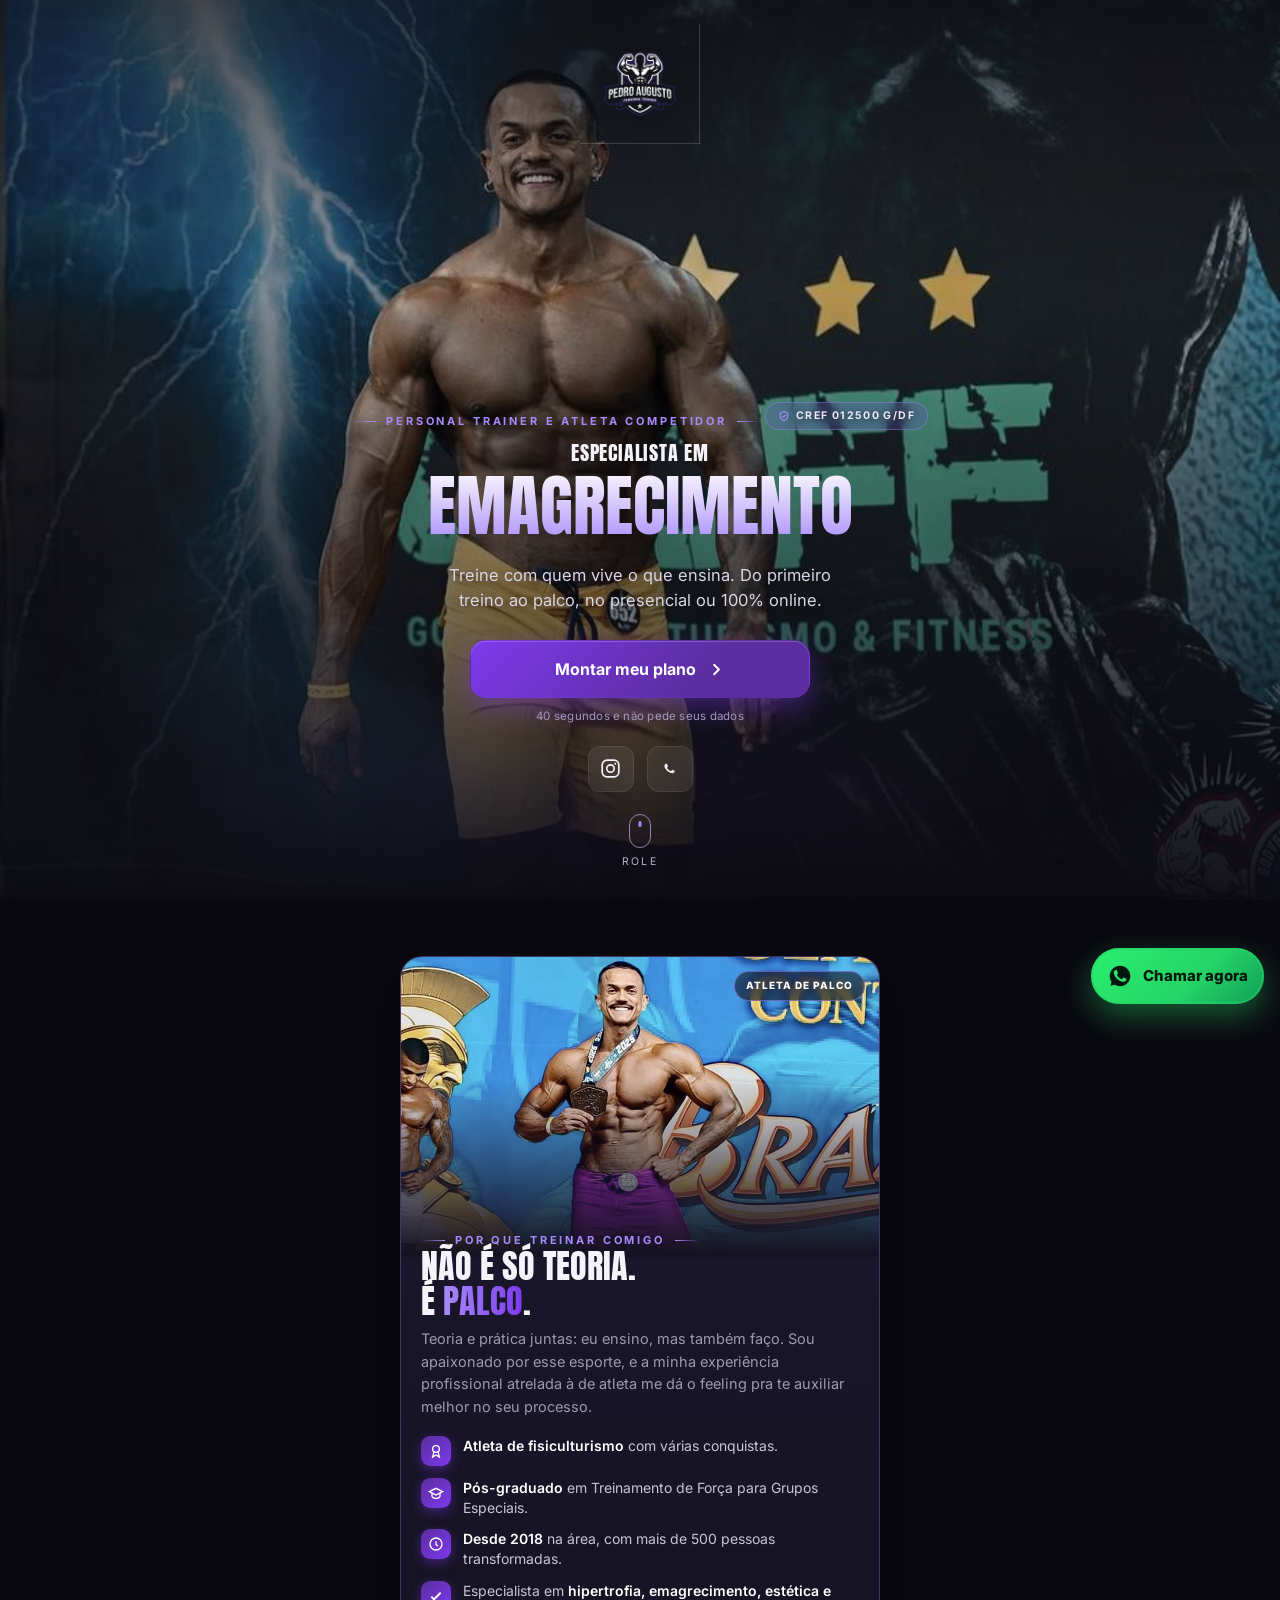
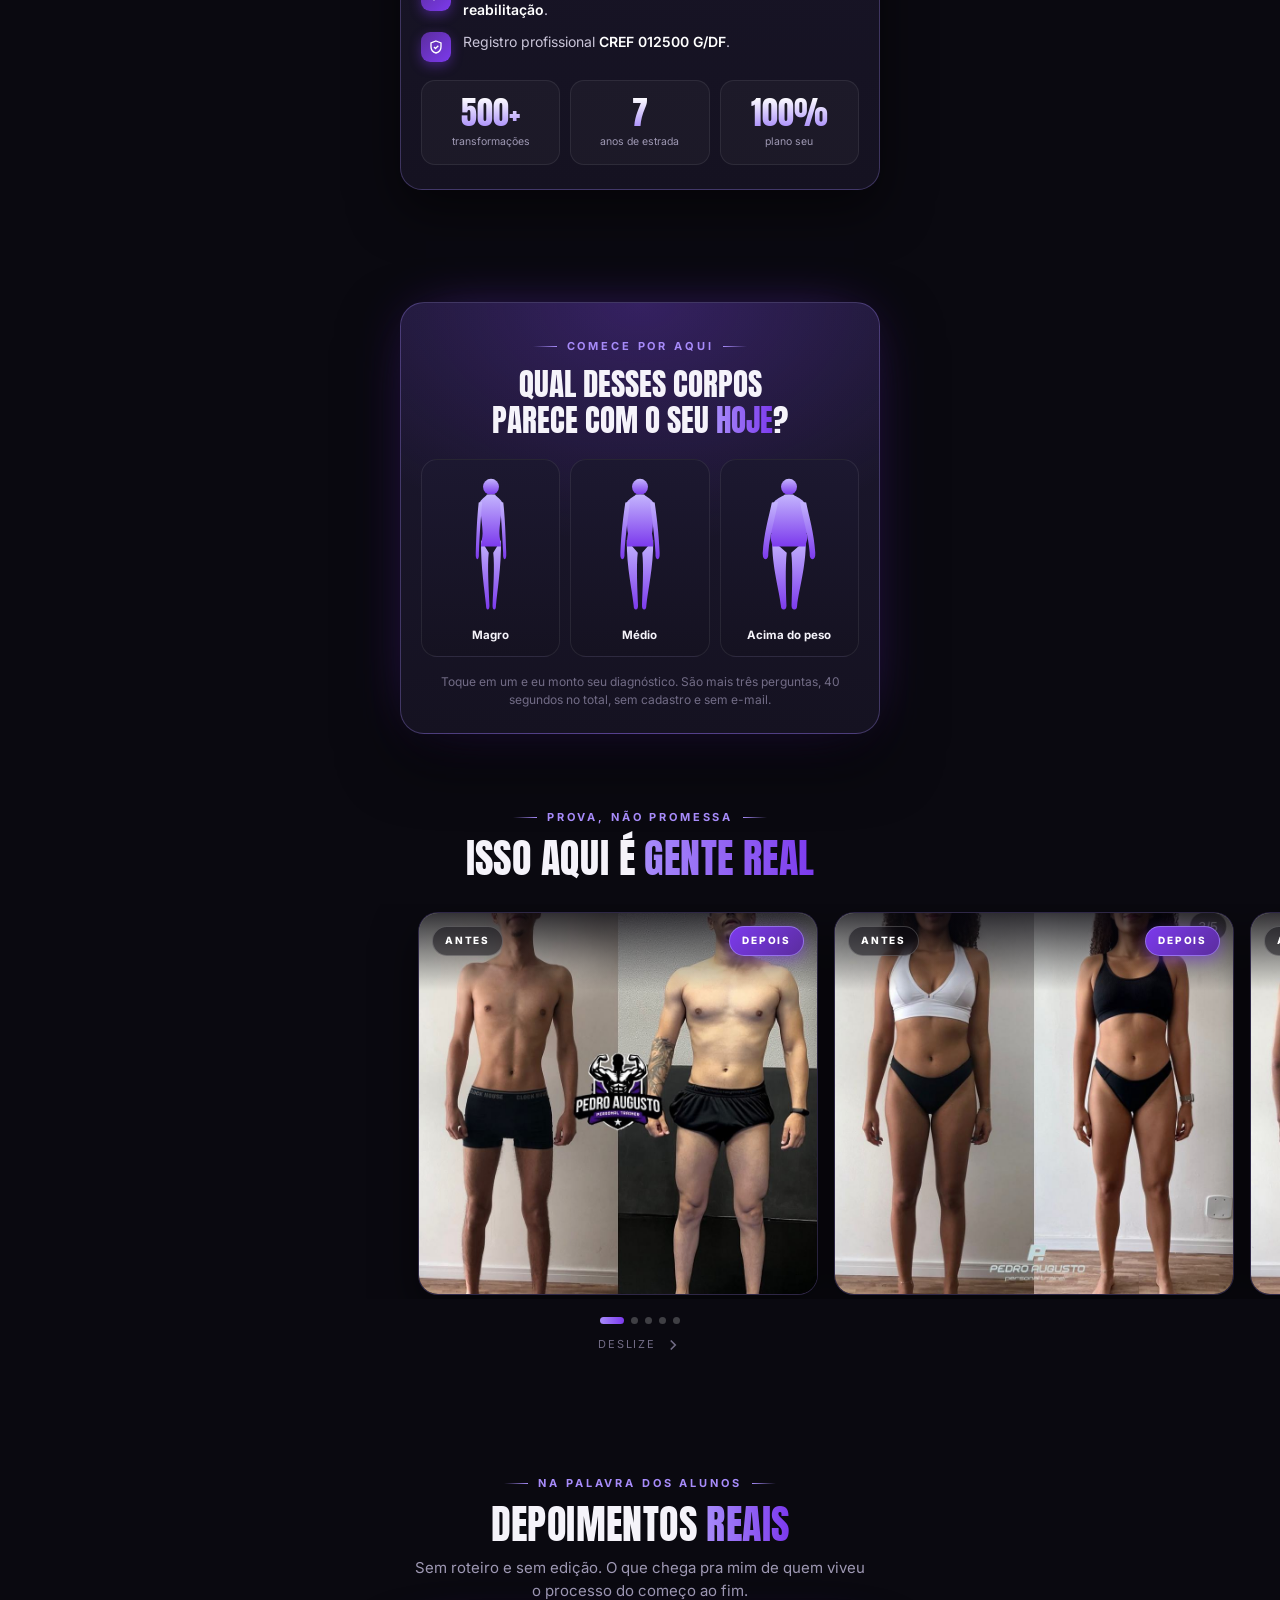
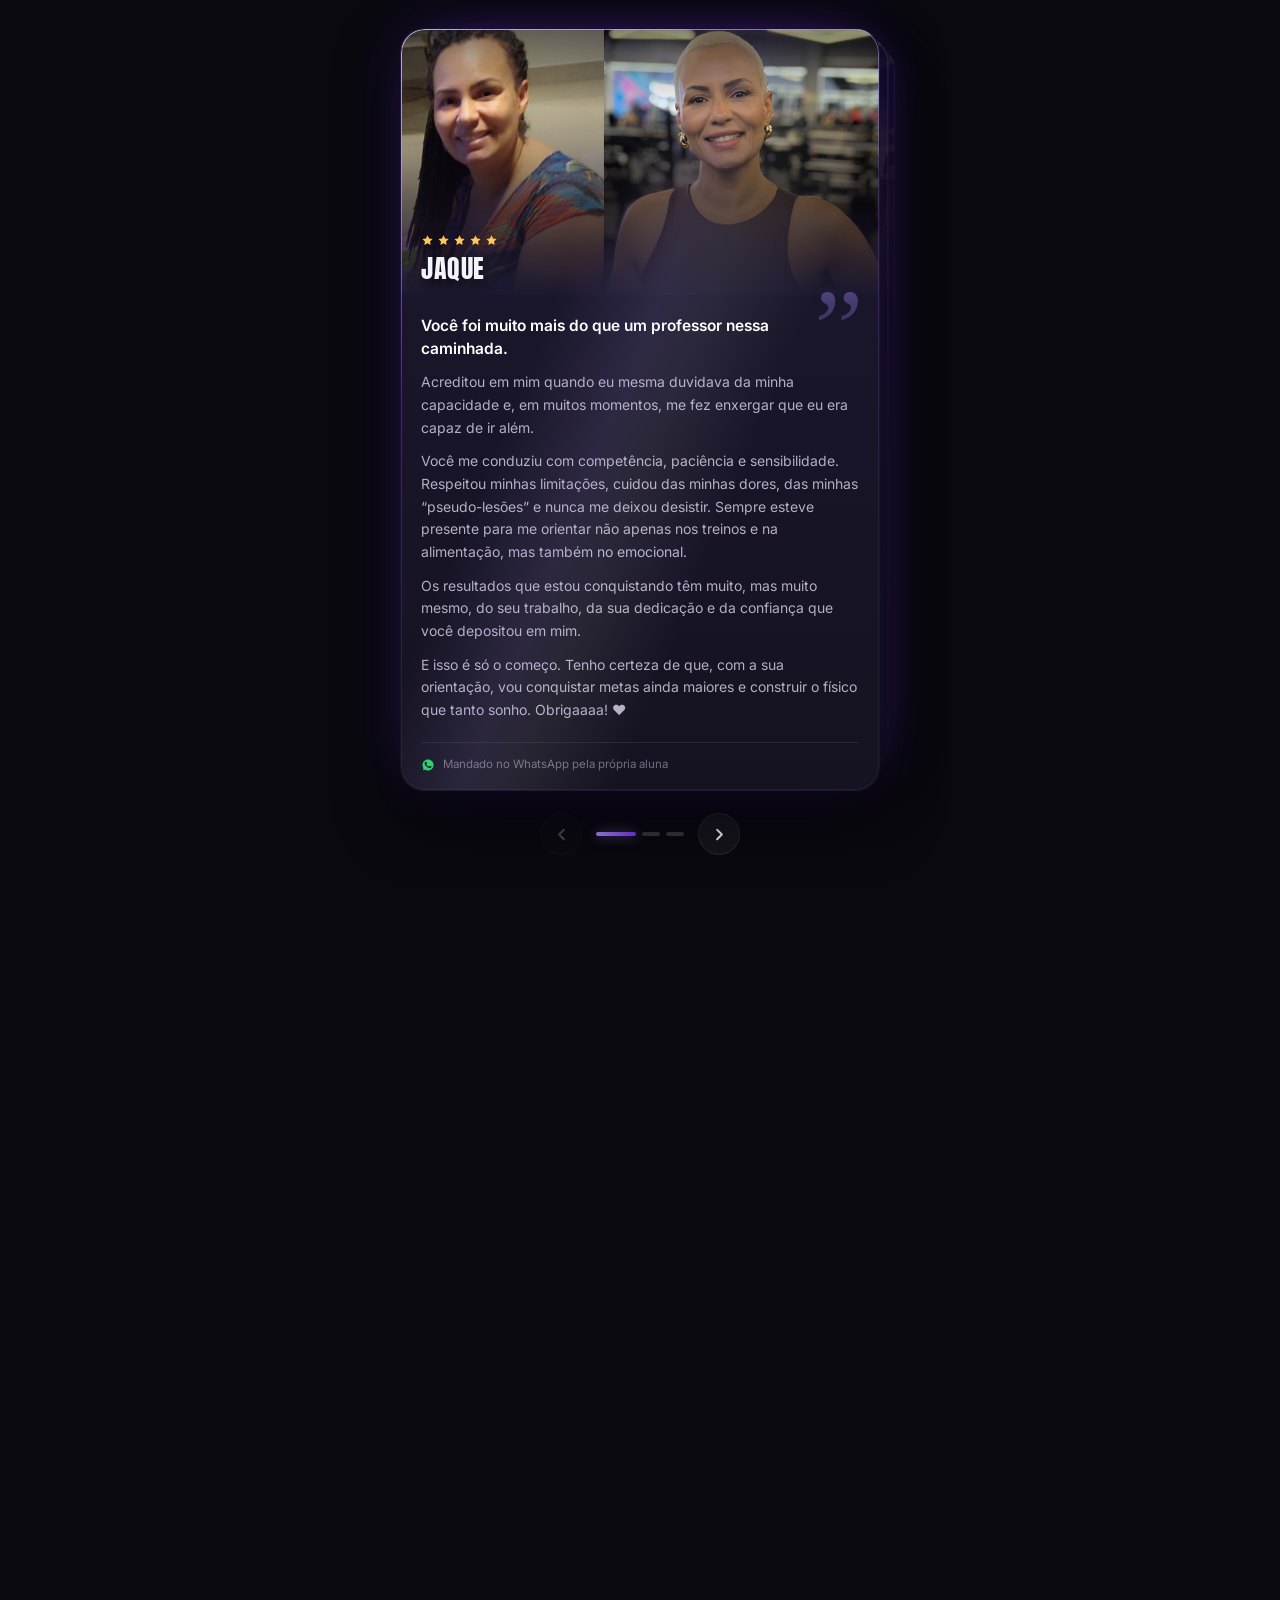
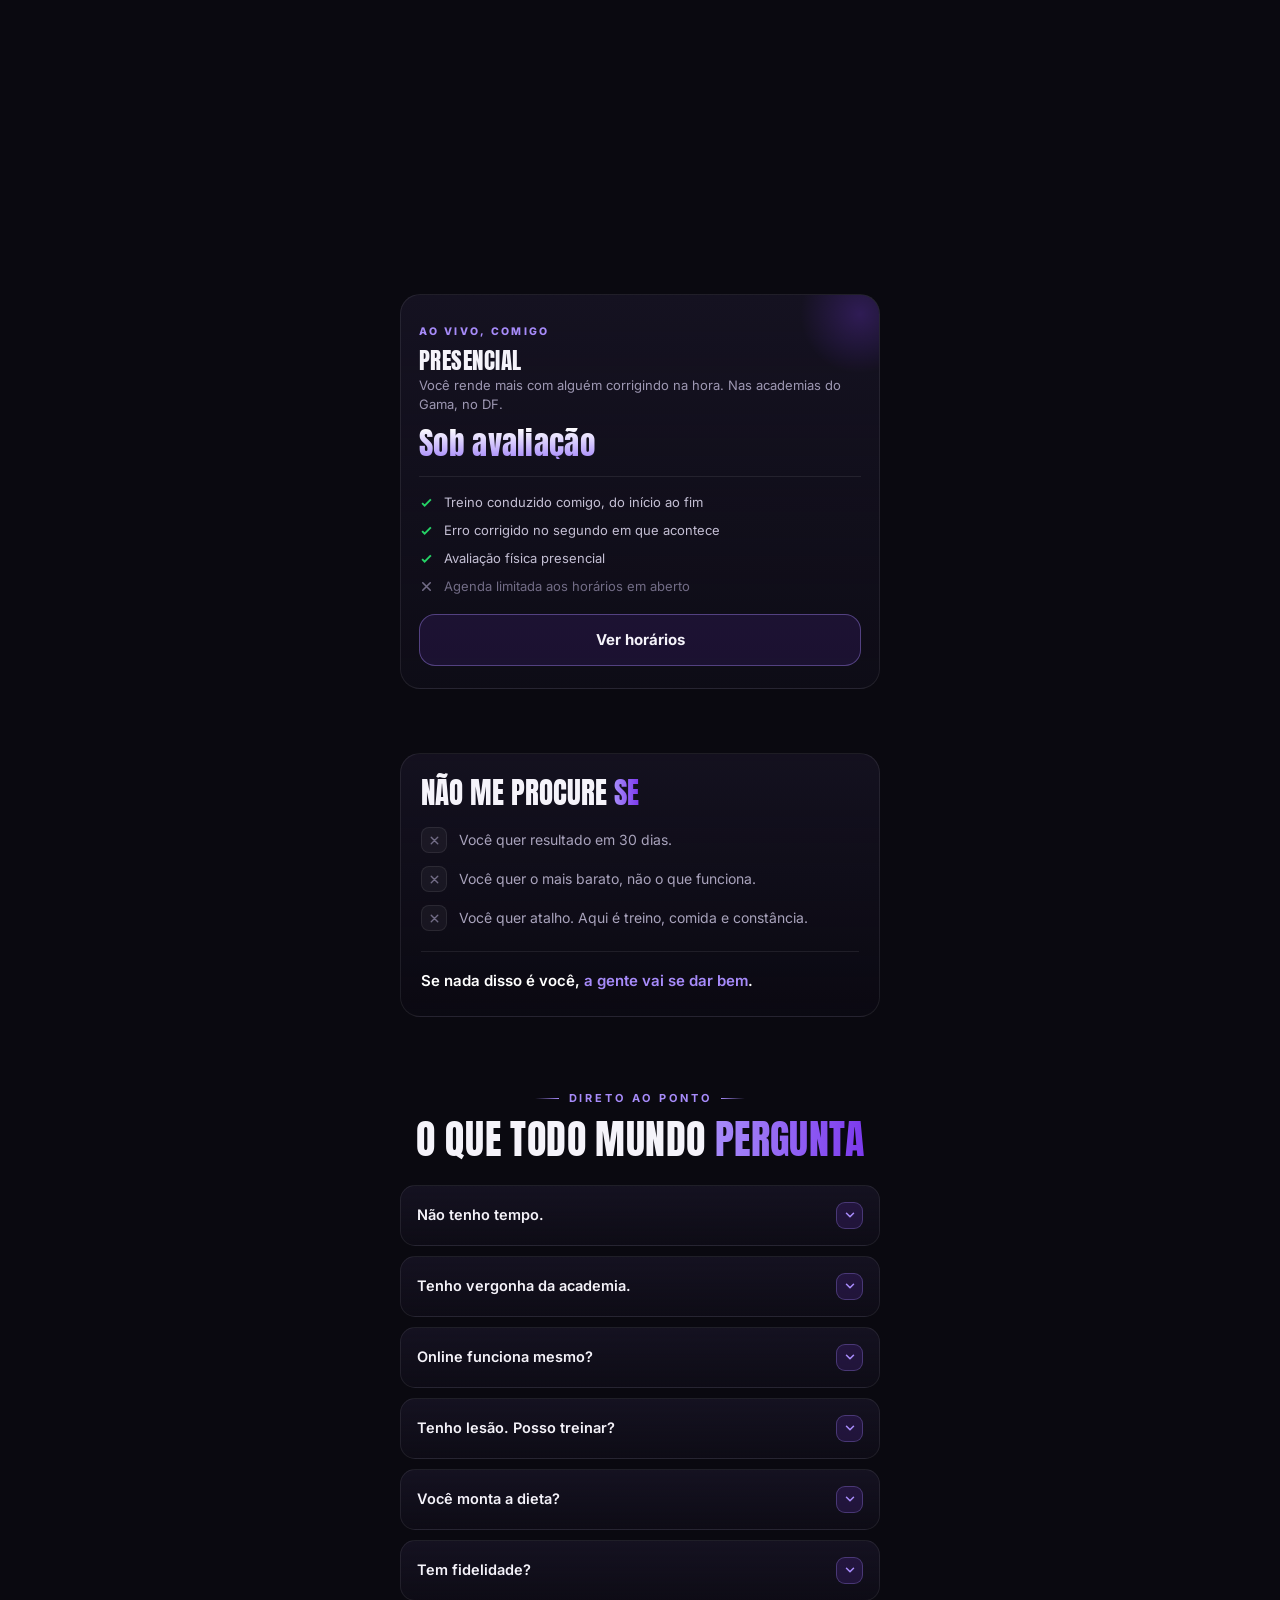
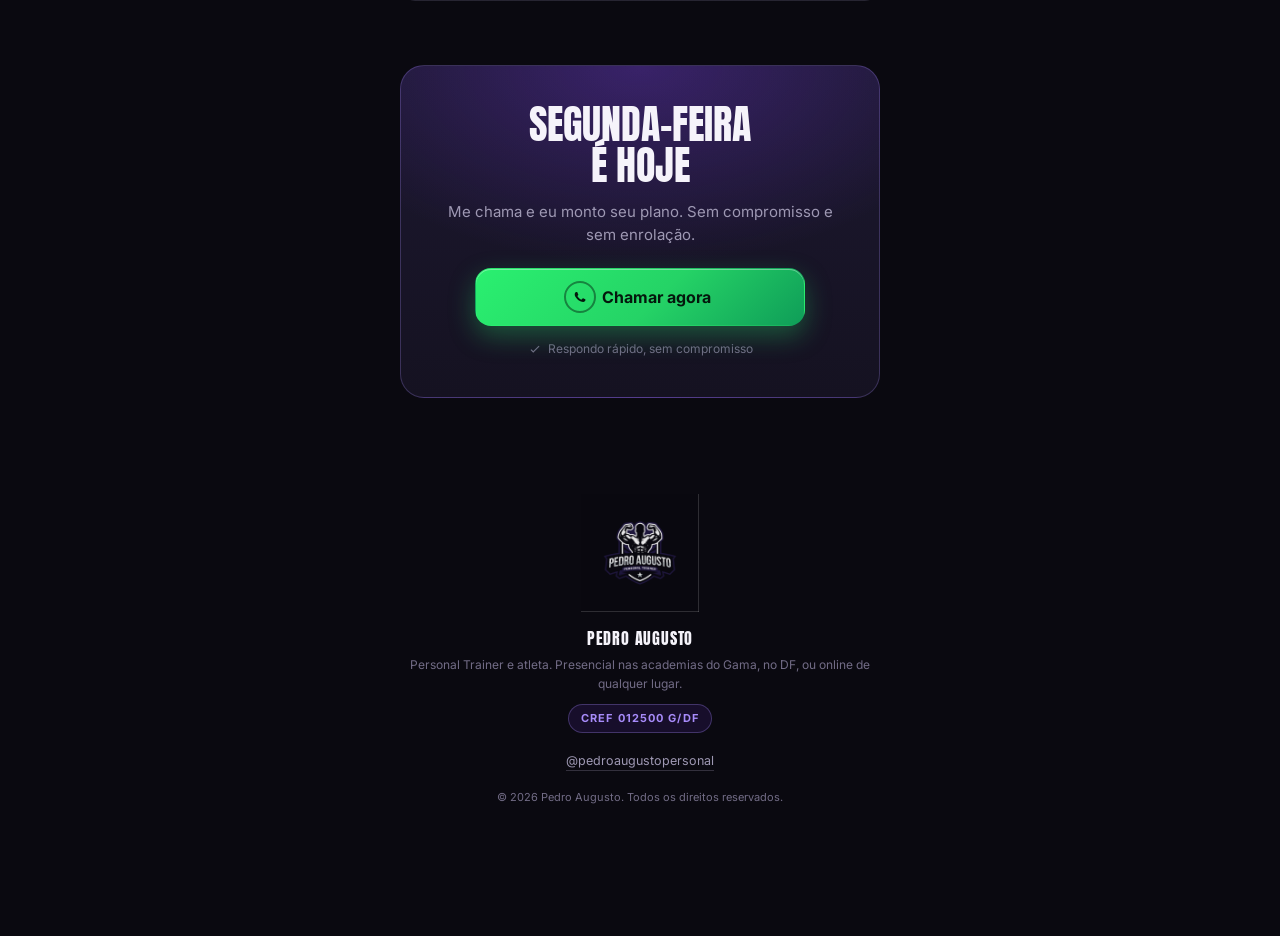
==== site/index.html @ 7f843753 "Poe o contador do funil no ar e separa site de bastidor O RELATORIO EXISTE E JA FUNCIONA   https://p" ====
<!DOCTYPE html>
<html lang="pt-BR">
<head>
<meta charset="UTF-8">
<meta name="viewport" content="width=device-width, initial-scale=1.0">
<title>Pedro Augusto | Personal Trainer e Atleta</title>
<meta name="description" content="Personal Trainer e atleta de fisiculturismo, CREF 012500 G/DF. Hipertrofia, emagrecimento, estetica e reabilitacao. Presencial nas academias do Gama, no DF, ou online de qualquer lugar.">
<meta property="og:title" content="Pedro Augusto | Personal Trainer e Atleta">
<meta property="og:description" content="Treine com quem vive o que ensina. Hipertrofia, emagrecimento e estetica. Presencial e online.">
<meta property="og:type" content="website">
<meta property="og:url" content="https://pedroaugustopersonal.com.br/">
<meta property="og:site_name" content="Pedro Augusto Personal Trainer">
<meta property="og:locale" content="pt_BR">
<meta property="og:image" content="https://pedroaugustopersonal.com.br/img/premiado.jpg">
<meta property="og:image:alt" content="Pedro Augusto, personal trainer e atleta de fisiculturismo">
<meta name="twitter:card" content="summary_large_image">
<link rel="canonical" href="https://pedroaugustopersonal.com.br/">
<link rel="icon" href="img/logo.png">
<link rel="apple-touch-icon" href="img/logo.png">
<meta name="theme-color" content="#0A0910">
<link rel="preconnect" href="https://fonts.googleapis.com">
<link rel="preconnect" href="https://fonts.gstatic.com" crossorigin>
<link href="https://fonts.googleapis.com/css2?family=Anton&family=Inter:wght@400;500;600;700;800&display=swap" rel="stylesheet">
<link rel="stylesheet" href="css/styles.css?v=20260819a">
<!-- Ficha legivel por buscador: diz ao Google que isto e um profissional
     de verdade, com registro, e onde ele atende. Nao aparece na tela. -->
<script type="application/ld+json">
{
  "@context": "https://schema.org",
  "@type": "ProfessionalService",
  "name": "Pedro Augusto Personal Trainer",
  "url": "https://pedroaugustopersonal.com.br/",
  "image": "https://pedroaugustopersonal.com.br/img/premiado.jpg",
  "telephone": "+5561991826565",
  "priceRange": "$$",
  "areaServed": [
    {"@type":"City","name":"Gama","containedInPlace":{"@type":"AdministrativeArea","name":"Distrito Federal"}},
    {"@type":"AdministrativeArea","name":"Distrito Federal"}
  ],
  "address": {"@type":"PostalAddress","addressLocality":"Gama","addressRegion":"DF","addressCountry":"BR"},
  "sameAs": ["https://instagram.com/pedroaugustopersonal"],
  "founder": {
    "@type": "Person",
    "name": "Pedro Augusto",
    "jobTitle": "Personal Trainer",
    "hasCredential": {
      "@type": "EducationalOccupationalCredential",
      "credentialCategory": "Registro profissional",
      "recognizedBy": {"@type":"Organization","name":"CREF7/DF"},
      "identifier": "012500 G/DF"
    }
  }
}
</script>
</head>
<body>
<div class="bg-fx"></div>
<div class="bg-grain"></div>
<div class="progress" id="prog"></div>

<!-- Barra de retomada. Aparece em dois casos, e o js/script.js escreve o
     texto e o botao conforme o caso:
       terminou o diagnostico numa visita anterior -> atalho pro plano
       parou no meio -> volta de onde parou, sem refazer o que ja respondeu -->
<div class="resume" id="resume" hidden>
  <span class="rz-tx" id="rzTx"></span>
  <button class="rz-go" id="rzGo" type="button">Ver meu plano</button>
  <button class="rz-x" id="rzX" type="button" aria-label="Dispensar">
    <svg width="13" height="13" viewBox="0 0 24 24" fill="none" stroke="currentColor" stroke-width="2.6" stroke-linecap="round"><path d="M6 6l12 12M18 6L6 18"/></svg>
  </button>
</div>

<!-- ============ HERO ============ -->
<header class="hero">
  <div class="hero-media" id="heroMedia">
    <img class="hero-img" src="img/hero.jpg" alt="Pedro Augusto competindo no palco">
    <div class="hero-veil"></div>
  </div>
  <div class="hero-top"><img src="img/logo.png" alt="Pedro Augusto, Personal Trainer"></div>

  <div class="hero-content">
    <span class="eyebrow">Personal trainer e atleta competidor</span>
    <!-- O CREF sobe pra hero porque so no rodape quase ninguem chega:
         ele fica a 97% da rolagem, e confianca precisa vir antes. -->
    <span class="hero-cref">
      <svg width="12" height="12" viewBox="0 0 24 24" fill="none" stroke="currentColor" stroke-width="2.2" stroke-linecap="round" stroke-linejoin="round"><path d="M12 3l7.5 3v5.5c0 4.4-3.1 8.2-7.5 9.5-4.4-1.3-7.5-5.1-7.5-9.5V6z"/><path d="M9 12l2.2 2.2L15.5 10"/></svg>
      CREF 012500 G/DF
    </span>
    <h1 class="h-title">
      <span class="small">Especialista em</span>
      <span class="rot"><span class="rot-word" id="rotWord">hipertrofia</span></span>
    </h1>
    <p class="hero-sub">Treine com quem vive o que ensina. Do primeiro treino ao palco, no presencial ou 100% online.</p>

    <div class="cta-row">
      <a class="btn btn-brand" href="#diagnostico" id="heroCta">
        <span class="bt-tx">Montar meu plano</span>
        <svg class="ba-arrow" width="19" height="19" viewBox="0 0 24 24" fill="none" stroke="currentColor" stroke-width="2.4" stroke-linecap="round" stroke-linejoin="round"><path d="M9 6l6 6-6 6"/></svg>
      </a>
      <span class="cta-alt">40 segundos e não pede seus dados</span>
    </div>

    <div class="socials">
      <a class="soc ig-link" href="https://instagram.com/pedroaugustopersonal" aria-label="Instagram" target="_blank" rel="noopener">
        <svg width="21" height="21" viewBox="0 0 24 24" fill="none" stroke="currentColor" stroke-width="1.9"><rect x="2.5" y="2.5" width="19" height="19" rx="5.5"/><circle cx="12" cy="12" r="4.2"/><circle cx="17.4" cy="6.6" r="1.1" fill="currentColor" stroke="none"/></svg>
      </a>
      <a class="soc wa-link" href="https://wa.me/5561991826565?text=Oi%20Pedro%21%20Vim%20pela%20sua%20p%C3%A1gina%20e%20quero%20come%C3%A7ar." target="_blank" rel="noopener" aria-label="WhatsApp">
        <svg width="21" height="21" viewBox="0 0 24 24" fill="currentColor"><path d="M17.5 14.4c-.3-.15-1.7-.84-2-.94-.26-.1-.46-.15-.65.15-.2.29-.75.94-.92 1.13-.17.2-.34.22-.63.08-.3-.15-1.25-.46-2.38-1.47-.88-.78-1.47-1.75-1.64-2.05-.17-.29-.02-.45.13-.6.13-.13.29-.34.44-.51.14-.17.19-.29.29-.49.1-.2.05-.36-.02-.51-.08-.15-.65-1.57-.9-2.15-.24-.56-.48-.48-.65-.49h-.56c-.19 0-.51.07-.77.36-.26.29-1.01.99-1.01 2.41 0 1.42 1.04 2.79 1.18 2.98.15.2 2.03 3.1 4.92 4.35.69.3 1.22.47 1.64.6.69.22 1.31.19 1.81.11.55-.08 1.7-.69 1.94-1.36.24-.67.24-1.24.17-1.36-.07-.12-.26-.19-.56-.34z"/></svg>
      </a>
    </div>
    <div class="scroll-cue"><span class="dot"></span>role</div>
  </div>
</header>

<!-- ============ AUTORIDADE ============ -->
<section class="auth">
  <div class="wrap">
    <div class="auth-card reveal">
      <div class="auth-photo">
        <span class="auth-badge">Atleta de palco</span>
        <img src="img/premiado.jpg" alt="Pedro Augusto premiado em competição">
      </div>
      <div class="auth-body">
        <span class="eyebrow">Por que treinar comigo</span>
        <h2>Não é só teoria.<br>É <span class="grad">palco</span>.</h2>
        <p class="lead">Teoria e prática juntas: eu ensino, mas também faço. Sou apaixonado por esse esporte, e a minha experiência profissional atrelada à de atleta me dá o feeling pra te auxiliar melhor no seu processo.</p>
        <ul class="creds">
          <li><span class="ci"><svg width="16" height="16" viewBox="0 0 24 24" fill="none" stroke="currentColor" stroke-width="2"><circle cx="12" cy="9" r="5"/><path d="M9 13l-2 8 5-3 5 3-2-8"/></svg></span><span><b>Atleta de fisiculturismo</b> com várias conquistas.</span></li>
          <li><span class="ci"><svg width="16" height="16" viewBox="0 0 24 24" fill="none" stroke="currentColor" stroke-width="2"><path d="M22 10L12 5 2 10l10 5 10-5z"/><path d="M6 12v5c0 1 2.7 3 6 3s6-2 6-3v-5"/></svg></span><span><b>Pós-graduado</b> em Treinamento de Força para Grupos Especiais.</span></li>
          <li><span class="ci"><svg width="16" height="16" viewBox="0 0 24 24" fill="none" stroke="currentColor" stroke-width="2"><path d="M12 8v5l3 2"/><circle cx="12" cy="12" r="9"/></svg></span><span><b>Desde 2018</b> na área, com mais de 500 pessoas transformadas.</span></li>
          <li><span class="ci"><svg width="16" height="16" viewBox="0 0 24 24" fill="none" stroke="currentColor" stroke-width="3"><path d="M5 13l4 4L19 7"/></svg></span><span>Especialista em <b>hipertrofia, emagrecimento, estética e reabilitação</b>.</span></li>
          <li><span class="ci"><svg width="16" height="16" viewBox="0 0 24 24" fill="none" stroke="currentColor" stroke-width="2"><path d="M12 3l7.5 3v5.5c0 4.4-3.1 8.2-7.5 9.5-4.4-1.3-7.5-5.1-7.5-9.5V6z"/><path d="M9 12l2.2 2.2L15.5 10"/></svg></span><span>Registro profissional <b>CREF 012500 G/DF</b>.</span></li>
        </ul>
        <div class="stats">
          <div class="stat"><div class="num" data-count="500" data-suffix="+">0</div><div class="lab">transformações</div></div>
          <div class="stat"><div class="num" data-count="7" data-suffix="">0</div><div class="lab">anos de estrada</div></div>
          <div class="stat"><div class="num" data-count="100" data-suffix="%">0</div><div class="lab">plano seu</div></div>
        </div>
      </div>
    </div>
  </div>
</section>

<!-- ============ PRIMEIRA PERGUNTA, NA PROPRIA PAGINA ============
     De proposito a pergunta 1 acontece aqui, a vista, e nao atras de um
     botao "comecar". Quem toca numa silhueta ja respondeu: o diagnostico
     abre em tela cheia direto na pergunta 2, levando essa resposta junto.
     As outras tres perguntas estao no bloco class="qzfull", no fim deste
     arquivo. Os data-val tem que continuar batendo com os de la.      -->
<section id="diagnostico">
  <div class="wrap">
    <div class="qzcall reveal">
      <span class="eyebrow">Comece por aqui</span>
      <h2>Qual desses corpos<br>parece com o seu <span class="grad">hoje</span>?</h2>
      <div class="qf-corpos qc-corpos">
        <button class="qf-corpo qz-inicio" type="button" data-val="magro" data-label="magro"><span class="si" data-corpo="magro"></span><b>Magro</b></button>
        <button class="qf-corpo qz-inicio" type="button" data-val="medio" data-label="médio"><span class="si" data-corpo="medio"></span><b>Médio</b></button>
        <button class="qf-corpo qz-inicio" type="button" data-val="acima" data-label="acima do peso"><span class="si" data-corpo="acima"></span><b>Acima do peso</b></button>
      </div>
      <p class="qc-nota">Toque em um e eu monto seu diagnóstico. São mais três perguntas, 40 segundos no total, sem cadastro e sem e-mail.</p>
    </div>
  </div>
</section>

<!-- ============ TRANSFORMACOES ============
     ATENCAO: os data-meta abaixo estao com valores DE EXEMPLO. Troque
     pelos numeros reais de cada aluno antes de publicar, ou apague o
     atributo do card que voce nao souber os dados: sem data-meta o card
     aparece sem tarja, como era antes.
     Formato: data-meta="tempo|formato|frequencia"                  -->
<section class="proof" id="transformacoes">
  <div class="wrap">
    <div class="sec-head reveal">
      <span class="eyebrow">Prova, não promessa</span>
      <h2>Isso aqui é <span class="grad">gente real</span></h2>
    </div>
  </div>
  <div class="tvp reveal d1">
    <div class="tcar" id="tcar">
      <article class="tcard"><div class="ba"><span class="chip chip-b">Antes</span><span class="chip chip-a">Depois</span><img src="img/transformacao-1.jpg" alt="Transformação de aluno, antes e depois" loading="lazy"></div></article>
      <article class="tcard"><div class="ba"><span class="chip chip-b">Antes</span><span class="chip chip-a">Depois</span><img src="img/transformacao-3.jpg" alt="Transformação de aluna, antes e depois" loading="lazy"></div></article>
      <article class="tcard"><div class="ba"><span class="chip chip-b">Antes</span><span class="chip chip-a">Depois</span><img src="img/transformacao-4.jpg" alt="Transformação de aluno, antes e depois" loading="lazy"></div></article>
      <article class="tcard"><div class="ba"><span class="chip chip-b">Antes</span><span class="chip chip-a">Depois</span><img src="img/transformacao-5.jpg" alt="Transformação de aluna, antes e depois" loading="lazy"></div></article>
      <article class="tcard"><div class="ba"><span class="chip chip-b">Antes</span><span class="chip chip-a">Depois</span><img src="img/transformacao-6.jpg" alt="Transformação de aluna, antes e depois" loading="lazy"></div></article>
    </div>
  </div>
  <div class="wrap">
    <div class="tdots" id="tdots" aria-hidden="true"></div>
    <div class="swipe-hint">deslize<svg width="18" height="18" viewBox="0 0 24 24" fill="none" stroke="currentColor" stroke-width="2.2"><path d="M9 6l6 6-6 6"/></svg></div>
  </div>
</section>

<!-- ============ DEPOIMENTOS ============ -->
<section class="voices" id="depoimentos">
  <div class="wrap">
    <div class="sec-head reveal">
      <span class="eyebrow">Na palavra dos alunos</span>
      <h2>Depoimentos <span class="grad">reais</span></h2>
      <p>Sem roteiro e sem edição. O que chega pra mim de quem viveu o processo do começo ao fim.</p>
    </div>

    <!-- PARA ADICIONAR OUTRO DEPOIMENTO: copie o <article class="vcard"> inteiro
         (do <article> ate o </article>), cole logo abaixo dele e troque so 3 coisas:
         1) o src e o alt da foto   2) o nome dentro do <b>   3) os paragrafos do texto.
         O primeiro paragrafo (class="q-lead") e o que aparece maior e em branco.
         As setinhas e as barrinhas de baixo se ajustam sozinhas a quantidade
         de cards. Com um depoimento so, elas nem aparecem. -->
    <div class="vdeck reveal d1">
      <div class="vd-stage" id="vdStage">
      <article class="vcard">
       <div class="vc-in">
        <div class="vc-photo">
          <img src="img/jaque.jpg" alt="Jaque, aluna do Pedro Augusto, antes e depois do acompanhamento" loading="lazy">
          <div class="vc-id">
            <span class="stars" role="img" aria-label="5 de 5 estrelas">
              <svg width="13" height="13" viewBox="0 0 24 24" fill="currentColor"><path d="M12 2.4l2.9 5.9 6.5.95-4.7 4.58 1.11 6.47L12 17.25l-5.81 3.05 1.11-6.47-4.7-4.58 6.5-.95z"/></svg>
              <svg width="13" height="13" viewBox="0 0 24 24" fill="currentColor"><path d="M12 2.4l2.9 5.9 6.5.95-4.7 4.58 1.11 6.47L12 17.25l-5.81 3.05 1.11-6.47-4.7-4.58 6.5-.95z"/></svg>
              <svg width="13" height="13" viewBox="0 0 24 24" fill="currentColor"><path d="M12 2.4l2.9 5.9 6.5.95-4.7 4.58 1.11 6.47L12 17.25l-5.81 3.05 1.11-6.47-4.7-4.58 6.5-.95z"/></svg>
              <svg width="13" height="13" viewBox="0 0 24 24" fill="currentColor"><path d="M12 2.4l2.9 5.9 6.5.95-4.7 4.58 1.11 6.47L12 17.25l-5.81 3.05 1.11-6.47-4.7-4.58 6.5-.95z"/></svg>
              <svg width="13" height="13" viewBox="0 0 24 24" fill="currentColor"><path d="M12 2.4l2.9 5.9 6.5.95-4.7 4.58 1.11 6.47L12 17.25l-5.81 3.05 1.11-6.47-4.7-4.58 6.5-.95z"/></svg>
            </span>
            <b>Jaque</b>
          </div>
        </div>
        <blockquote class="vc-text">
          <span class="qm" aria-hidden="true">&rdquo;</span>
          <p class="q-lead">Você foi muito mais do que um professor nessa caminhada.</p>
          <p>Acreditou em mim quando eu mesma duvidava da minha capacidade e, em muitos momentos, me fez enxergar que eu era capaz de ir além.</p>
          <p>Você me conduziu com competência, paciência e sensibilidade. Respeitou minhas limitações, cuidou das minhas dores, das minhas &ldquo;pseudo-lesões&rdquo; e nunca me deixou desistir. Sempre esteve presente para me orientar não apenas nos treinos e na alimentação, mas também no emocional.</p>
          <p>Os resultados que estou conquistando têm muito, mas muito mesmo, do seu trabalho, da sua dedicação e da confiança que você depositou em mim.</p>
          <p>E isso é só o começo. Tenho certeza de que, com a sua orientação, vou conquistar metas ainda maiores e construir o físico que tanto sonho. Obrigaaaa! ❤️</p>
        </blockquote>
        <div class="vc-src">
          <svg width="14" height="14" viewBox="0 0 24 24" fill="currentColor"><path d="M17.5 14.4c-.3-.15-1.7-.84-2-.94-.26-.1-.46-.15-.65.15-.2.29-.75.94-.92 1.13-.17.2-.34.22-.63.08-.3-.15-1.25-.46-2.38-1.47-.88-.78-1.47-1.75-1.64-2.05-.17-.29-.02-.45.13-.6.13-.13.29-.34.44-.51.14-.17.19-.29.29-.49.1-.2.05-.36-.02-.51-.08-.15-.65-1.57-.9-2.15-.24-.56-.48-.48-.65-.49h-.56c-.19 0-.51.07-.77.36-.26.29-1.01.99-1.01 2.41 0 1.42 1.04 2.79 1.18 2.98.15.2 2.03 3.1 4.92 4.35.69.3 1.22.47 1.64.6.69.22 1.31.19 1.81.11.55-.08 1.7-.69 1.94-1.36.24-.67.24-1.24.17-1.36-.07-.12-.26-.19-.56-.34zM12.05 21.5h-.03a9.5 9.5 0 0 1-4.83-1.32l-.35-.2-3.6.94.96-3.5-.23-.36a9.44 9.44 0 0 1-1.45-5.03c0-5.23 4.27-9.49 9.52-9.49 2.54 0 4.93.99 6.72 2.78a9.42 9.42 0 0 1 2.78 6.72c0 5.23-4.27 9.48-9.52 9.48z"/></svg>
          Mandado no WhatsApp pela própria aluna
        </div>
        <span class="vc-sheen" aria-hidden="true"></span>
       </div>
      </article>

      <article class="vcard">
       <div class="vc-in">
        <div class="vc-photo">
          <img src="img/cliente-2.jpg" alt="Marcus, aluno do Pedro Augusto, na academia" loading="lazy">
          <div class="vc-id">
            <span class="stars" role="img" aria-label="5 de 5 estrelas">
            <svg width="13" height="13" viewBox="0 0 24 24" fill="currentColor"><path d="M12 2.4l2.9 5.9 6.5.95-4.7 4.58 1.11 6.47L12 17.25l-5.81 3.05 1.11-6.47-4.7-4.58 6.5-.95z"/></svg>
            <svg width="13" height="13" viewBox="0 0 24 24" fill="currentColor"><path d="M12 2.4l2.9 5.9 6.5.95-4.7 4.58 1.11 6.47L12 17.25l-5.81 3.05 1.11-6.47-4.7-4.58 6.5-.95z"/></svg>
            <svg width="13" height="13" viewBox="0 0 24 24" fill="currentColor"><path d="M12 2.4l2.9 5.9 6.5.95-4.7 4.58 1.11 6.47L12 17.25l-5.81 3.05 1.11-6.47-4.7-4.58 6.5-.95z"/></svg>
            <svg width="13" height="13" viewBox="0 0 24 24" fill="currentColor"><path d="M12 2.4l2.9 5.9 6.5.95-4.7 4.58 1.11 6.47L12 17.25l-5.81 3.05 1.11-6.47-4.7-4.58 6.5-.95z"/></svg>
            <svg width="13" height="13" viewBox="0 0 24 24" fill="currentColor"><path d="M12 2.4l2.9 5.9 6.5.95-4.7 4.58 1.11 6.47L12 17.25l-5.81 3.05 1.11-6.47-4.7-4.58 6.5-.95z"/></svg>
            </span>
            <b>Marcus</b>
          </div>
        </div>
        <blockquote class="vc-text">
          <span class="qm" aria-hidden="true">&rdquo;</span>
          <p class="q-lead">Mais do que um excelente personal, o Pedro Augusto se tornou um grande incentivador na minha jornada.</p>
          <p>Em muitos momentos em que pensei em desistir, foi o apoio, a dedicação e a confiança dele que me fizeram continuar. Hoje não vejo apenas mudanças no meu corpo, mas também na minha disposição, autoestima e qualidade de vida.</p>
          <p>Sou profundamente grato por todo o acompanhamento e cuidado. Recomendo o Pedro não apenas pelo conhecimento técnico, mas pelo ser humano extraordinário que ele é e pelo impacto positivo que faz na vida de quem treina com ele.</p>
        </blockquote>
        <div class="vc-src">
          <svg width="14" height="14" viewBox="0 0 24 24" fill="currentColor"><path d="M17.5 14.4c-.3-.15-1.7-.84-2-.94-.26-.1-.46-.15-.65.15-.2.29-.75.94-.92 1.13-.17.2-.34.22-.63.08-.3-.15-1.25-.46-2.38-1.47-.88-.78-1.47-1.75-1.64-2.05-.17-.29-.02-.45.13-.6.13-.13.29-.34.44-.51.14-.17.19-.29.29-.49.1-.2.05-.36-.02-.51-.08-.15-.65-1.57-.9-2.15-.24-.56-.48-.48-.65-.49h-.56c-.19 0-.51.07-.77.36-.26.29-1.01.99-1.01 2.41 0 1.42 1.04 2.79 1.18 2.98.15.2 2.03 3.1 4.92 4.35.69.3 1.22.47 1.64.6.69.22 1.31.19 1.81.11.55-.08 1.7-.69 1.94-1.36.24-.67.24-1.24.17-1.36-.07-.12-.26-.19-.56-.34zM12.05 21.5h-.03a9.5 9.5 0 0 1-4.83-1.32l-.35-.2-3.6.94.96-3.5-.23-.36a9.44 9.44 0 0 1-1.45-5.03c0-5.23 4.27-9.49 9.52-9.49 2.54 0 4.93.99 6.72 2.78a9.42 9.42 0 0 1 2.78 6.72c0 5.23-4.27 9.48-9.52 9.48z"/></svg>
          Mandado no WhatsApp pelo próprio aluno
        </div>
        <span class="vc-sheen" aria-hidden="true"></span>
       </div>
      </article>

      <article class="vcard">
       <div class="vc-in">
        <div class="vc-photo">
          <img src="img/bruce.jpg" alt="Bruce, aluno do Pedro Augusto, na academia" loading="lazy">
          <div class="vc-id">
            <span class="stars" role="img" aria-label="5 de 5 estrelas">
              <svg width="13" height="13" viewBox="0 0 24 24" fill="currentColor"><path d="M12 2.4l2.9 5.9 6.5.95-4.7 4.58 1.11 6.47L12 17.25l-5.81 3.05 1.11-6.47-4.7-4.58 6.5-.95z"/></svg>
              <svg width="13" height="13" viewBox="0 0 24 24" fill="currentColor"><path d="M12 2.4l2.9 5.9 6.5.95-4.7 4.58 1.11 6.47L12 17.25l-5.81 3.05 1.11-6.47-4.7-4.58 6.5-.95z"/></svg>
              <svg width="13" height="13" viewBox="0 0 24 24" fill="currentColor"><path d="M12 2.4l2.9 5.9 6.5.95-4.7 4.58 1.11 6.47L12 17.25l-5.81 3.05 1.11-6.47-4.7-4.58 6.5-.95z"/></svg>
              <svg width="13" height="13" viewBox="0 0 24 24" fill="currentColor"><path d="M12 2.4l2.9 5.9 6.5.95-4.7 4.58 1.11 6.47L12 17.25l-5.81 3.05 1.11-6.47-4.7-4.58 6.5-.95z"/></svg>
              <svg width="13" height="13" viewBox="0 0 24 24" fill="currentColor"><path d="M12 2.4l2.9 5.9 6.5.95-4.7 4.58 1.11 6.47L12 17.25l-5.81 3.05 1.11-6.47-4.7-4.58 6.5-.95z"/></svg>
            </span>
            <b>Bruce</b>
          </div>
        </div>
        <blockquote class="vc-text">
          <span class="qm" aria-hidden="true">&rdquo;</span>
          <p class="q-lead">Após realizar cirurgia ortopédica por ter sofrido acidente de moto, precisava fazer exercícios para recuperar a funcionalidade e a mobilidade.</p>
          <p>Retomar os treinos na academia era um grande desafio. Amigos próximos elogiaram o trabalho desenvolvido e me indicaram o Pedro como personal. Logo na avaliação, percebi o vasto conhecimento técnico e o cuidado na prescrição dos exercícios.</p>
          <p>As orientações e o acompanhamento individualizado prestados pelo Pedro foram fundamentais no processo de recuperação e fortalecimento muscular. O trabalho conduzido com progressividade foi determinante para a minha evolução nos treinos e para os resultados alcançados.</p>
          <p>Minha gratidão pelo profissionalismo, incentivo constante e compromisso durante toda essa trajetória.</p>
        </blockquote>
        <div class="vc-src">
          <svg width="14" height="14" viewBox="0 0 24 24" fill="currentColor"><path d="M17.5 14.4c-.3-.15-1.7-.84-2-.94-.26-.1-.46-.15-.65.15-.2.29-.75.94-.92 1.13-.17.2-.34.22-.63.08-.3-.15-1.25-.46-2.38-1.47-.88-.78-1.47-1.75-1.64-2.05-.17-.29-.02-.45.13-.6.13-.13.29-.34.44-.51.14-.17.19-.29.29-.49.1-.2.05-.36-.02-.51-.08-.15-.65-1.57-.9-2.15-.24-.56-.48-.48-.65-.49h-.56c-.19 0-.51.07-.77.36-.26.29-1.01.99-1.01 2.41 0 1.42 1.04 2.79 1.18 2.98.15.2 2.03 3.1 4.92 4.35.69.3 1.22.47 1.64.6.69.22 1.31.19 1.81.11.55-.08 1.7-.69 1.94-1.36.24-.67.24-1.24.17-1.36-.07-.12-.26-.19-.56-.34zM12.05 21.5h-.03a9.5 9.5 0 0 1-4.83-1.32l-.35-.2-3.6.94.96-3.5-.23-.36a9.44 9.44 0 0 1-1.45-5.03c0-5.23 4.27-9.49 9.52-9.49 2.54 0 4.93.99 6.72 2.78a9.42 9.42 0 0 1 2.78 6.72c0 5.23-4.27 9.48-9.52 9.48z"/></svg>
          Mandado no WhatsApp pelo próprio aluno
        </div>
        <span class="vc-sheen" aria-hidden="true"></span>
       </div>
      </article>
      </div>

      <div class="vd-ctrl" id="vdCtrl">
        <button class="vd-arrow" id="vdPrev" type="button" aria-label="Depoimento anterior">
          <svg width="19" height="19" viewBox="0 0 24 24" fill="none" stroke="currentColor" stroke-width="2.4" stroke-linecap="round" stroke-linejoin="round"><path d="M15 6l-6 6 6 6"/></svg>
        </button>
        <div class="vd-rail" id="vdRail"></div>
        <button class="vd-arrow" id="vdNext" type="button" aria-label="Próximo depoimento">
          <svg width="19" height="19" viewBox="0 0 24 24" fill="none" stroke="currentColor" stroke-width="2.4" stroke-linecap="round" stroke-linejoin="round"><path d="M9 6l6 6-6 6"/></svg>
        </button>
      </div>
    </div>
  </div>
</section>

<!-- ============ PLANOS ============
     ATENCAO, PRECOS DE EXEMPLO: os valores dentro de <b> nos blocos
     .price sao rascunho, NAO sao os precos do Pedro. Troque pelos
     valores reais antes de publicar. Para nao mostrar preco, troque o
     numero por "Sob consulta" e apague o <em> ao lado.

     O selo "Mais escolhido" e o padrao. Quem responde o diagnostico
     recebe no lugar dele um selo verde, calculado pelo js/script.js
     a partir das respostas.                                        -->
<section id="planos">
  <div class="wrap">
    <div class="sec-head reveal">
      <span class="eyebrow">Sem letra miúda</span>
      <h2>Quanto custa e <span class="grad">o que entra</span></h2>
    </div>

    <div class="plan-hint" id="planHint" hidden></div>

    <div class="plans">
      <div class="plan reveal" data-plano="essencial">
        <span class="plan-fmt">Online</span>
        <h3>Essencial</h3>
        <p class="who">Você já treina firme. Só falta o plano certo.</p>
        <!-- PRECO: os R$ 149 que estavam aqui eram rascunho, nao valor do
             Pedro, entao sairam do ar. Assim que ele confirmar, troque por
             <b>R$ 000</b><em>/mês</em> -->
        <div class="price"><b>Sob consulta</b></div>
        <ul>
          <li><svg width="15" height="15" viewBox="0 0 24 24" fill="none" stroke="currentColor" stroke-width="3"><path d="M5 13l4 4L19 7"/></svg>Treino montado do zero pra você</li>
          <li><svg width="15" height="15" viewBox="0 0 24 24" fill="none" stroke="currentColor" stroke-width="3"><path d="M5 13l4 4L19 7"/></svg>App com vídeo de cada exercício</li>
          <li><svg width="15" height="15" viewBox="0 0 24 24" fill="none" stroke="currentColor" stroke-width="3"><path d="M5 13l4 4L19 7"/></svg>Reajuste a cada 30 dias</li>
          <li class="off"><svg width="15" height="15" viewBox="0 0 24 24" fill="none" stroke="currentColor" stroke-width="2.6" stroke-linecap="round"><path d="M6 6l12 12M18 6L6 18"/></svg>Sem ajuste semanal</li>
          <li class="off"><svg width="15" height="15" viewBox="0 0 24 24" fill="none" stroke="currentColor" stroke-width="2.6" stroke-linecap="round"><path d="M6 6l12 12M18 6L6 18"/></svg>Sem videochamada</li>
        </ul>
        <a class="btn btn-line wa-link" href="https://wa.me/5561991826565?text=Oi%20Pedro%21%20Quero%20o%20plano%20Essencial." target="_blank" rel="noopener">Quero o Essencial</a>
      </div>

      <div class="plan is-top reveal d1" data-plano="premium">
        <span class="plan-tag">Mais escolhido</span>
        <span class="plan-fmt">Online</span>
        <h3>Premium</h3>
        <p class="who">Você já tentou sozinho. Dessa vez tem alguém puxando.</p>
        <!-- PRECO: mesma coisa. Os R$ 249 eram rascunho. -->
        <div class="price"><b>Sob consulta</b></div>
        <ul>
          <li><svg width="15" height="15" viewBox="0 0 24 24" fill="none" stroke="currentColor" stroke-width="3"><path d="M5 13l4 4L19 7"/></svg>Tudo do Essencial</li>
          <li><svg width="15" height="15" viewBox="0 0 24 24" fill="none" stroke="currentColor" stroke-width="3"><path d="M5 13l4 4L19 7"/></svg>Ajuste toda semana</li>
          <li><svg width="15" height="15" viewBox="0 0 24 24" fill="none" stroke="currentColor" stroke-width="3"><path d="M5 13l4 4L19 7"/></svg>Videochamada de avaliação</li>
          <li><svg width="15" height="15" viewBox="0 0 24 24" fill="none" stroke="currentColor" stroke-width="3"><path d="M5 13l4 4L19 7"/></svg>Corrijo sua execução por vídeo</li>
          <li><svg width="15" height="15" viewBox="0 0 24 24" fill="none" stroke="currentColor" stroke-width="3"><path d="M5 13l4 4L19 7"/></svg>Meu WhatsApp direto</li>
        </ul>
        <a class="btn btn-wa wa-link" href="https://wa.me/5561991826565?text=Oi%20Pedro%21%20Quero%20o%20plano%20Premium." target="_blank" rel="noopener">
          <span class="pulse"><svg width="20" height="20" viewBox="0 0 24 24" fill="currentColor"><path d="M17.5 14.4c-.3-.15-1.7-.84-2-.94-.26-.1-.46-.15-.65.15-.2.29-.75.94-.92 1.13-.17.2-.34.22-.63.08-.3-.15-1.25-.46-2.38-1.47-.88-.78-1.47-1.75-1.64-2.05-.17-.29-.02-.45.13-.6.13-.13.29-.34.44-.51.14-.17.19-.29.29-.49.1-.2.05-.36-.02-.51-.08-.15-.65-1.57-.9-2.15-.24-.56-.48-.48-.65-.49h-.56c-.19 0-.51.07-.77.36-.26.29-1.01.99-1.01 2.41 0 1.42 1.04 2.79 1.18 2.98.15.2 2.03 3.1 4.92 4.35.69.3 1.22.47 1.64.6.69.22 1.31.19 1.81.11.55-.08 1.7-.69 1.94-1.36.24-.67.24-1.24.17-1.36-.07-.12-.26-.19-.56-.34z"/></svg></span>
          Quero o Premium
        </a>
      </div>

      <!-- Se o Pedro quiser citar a cidade ou a academia, o lugar e o
           <p class="who"> aqui embaixo. -->
      <div class="plan reveal d2" data-plano="presencial">
        <span class="plan-fmt">Ao vivo, comigo</span>
        <h3>Presencial</h3>
        <p class="who">Você rende mais com alguém corrigindo na hora. Nas academias do Gama, no DF.</p>
        <div class="price"><b>Sob avaliação</b></div>
        <ul>
          <li><svg width="15" height="15" viewBox="0 0 24 24" fill="none" stroke="currentColor" stroke-width="3"><path d="M5 13l4 4L19 7"/></svg>Treino conduzido comigo, do início ao fim</li>
          <li><svg width="15" height="15" viewBox="0 0 24 24" fill="none" stroke="currentColor" stroke-width="3"><path d="M5 13l4 4L19 7"/></svg>Erro corrigido no segundo em que acontece</li>
          <li><svg width="15" height="15" viewBox="0 0 24 24" fill="none" stroke="currentColor" stroke-width="3"><path d="M5 13l4 4L19 7"/></svg>Avaliação física presencial</li>
          <li class="off"><svg width="15" height="15" viewBox="0 0 24 24" fill="none" stroke="currentColor" stroke-width="2.6" stroke-linecap="round"><path d="M6 6l12 12M18 6L6 18"/></svg>Agenda limitada aos horários em aberto</li>
        </ul>
        <a class="btn btn-line wa-link" href="https://wa.me/5561991826565?text=Oi%20Pedro%21%20Quero%20o%20presencial.%20Quais%20hor%C3%A1rios%20voc%C3%AA%20tem%3F" target="_blank" rel="noopener">Ver horários</a>
      </div>
    </div>

    <!-- GARANTIA FORA DO AR ATE O PEDRO CONFIRMAR.
         E uma promessa em nome dele que ele nunca fez, entao nao pode
         ficar publicada. Se ele topar, basta apagar as duas linhas de
         comentario (esta e a de baixo) que o bloco volta.
    <div class="guard reveal d2">
      <svg width="18" height="18" viewBox="0 0 24 24" fill="none" stroke="currentColor" stroke-width="1.9"><path d="M12 3l7.5 3v5.5c0 4.4-3.1 8.2-7.5 9.5-4.4-1.3-7.5-5.1-7.5-9.5V6z"/><path d="M9 12l2.2 2.2L15.5 10"/></svg>
      <span><b>Primeira semana de ajuste.</b> Se o treino não couber na sua rotina, eu refaço sem cobrar nada.</span>
    </div>
    -->
  </div>
</section>

<!-- ============ REGRAS DO JOGO ============ -->
<section style="padding-top:8px">
  <div class="wrap">
    <div class="rules reveal">
      <h3>Não me procure <span class="grad">se</span></h3>
      <ul>
        <li><span class="rx"><svg width="13" height="13" viewBox="0 0 24 24" fill="none" stroke="currentColor" stroke-width="2.6" stroke-linecap="round"><path d="M6 6l12 12M18 6L6 18"/></svg></span>Você quer resultado em 30 dias.</li>
        <li><span class="rx"><svg width="13" height="13" viewBox="0 0 24 24" fill="none" stroke="currentColor" stroke-width="2.6" stroke-linecap="round"><path d="M6 6l12 12M18 6L6 18"/></svg></span>Você quer o mais barato, não o que funciona.</li>
        <li><span class="rx"><svg width="13" height="13" viewBox="0 0 24 24" fill="none" stroke="currentColor" stroke-width="2.6" stroke-linecap="round"><path d="M6 6l12 12M18 6L6 18"/></svg></span>Você quer atalho. Aqui é treino, comida e constância.</li>
      </ul>
      <div class="turn">Se nada disso é você, <span>a gente vai se dar bem</span>.</div>
    </div>
  </div>
</section>

<!-- ============ DUVIDAS ============
     Para acrescentar uma pergunta, copie um bloco .faq-i inteiro, cole
     abaixo e troque o texto do <button> e do <p>. O script se ajusta
     sozinho, nao precisa numerar nada.                             -->
<section style="padding-top:8px" id="duvidas">
  <div class="wrap">
    <div class="sec-head reveal">
      <span class="eyebrow">Direto ao ponto</span>
      <h2>O que todo mundo <span class="grad">pergunta</span></h2>
    </div>
    <div class="faq reveal d1">
      <div class="faq-i">
        <button class="faq-q" type="button">Não tenho tempo.<span class="fx"><svg width="14" height="14" viewBox="0 0 24 24" fill="none" stroke="currentColor" stroke-width="2.6" stroke-linecap="round" stroke-linejoin="round"><path d="M6 9l6 6 6-6"/></svg></span></button>
        <div class="faq-a"><div><p>45 a 60 minutos. Se a sua semana só comporta três treinos, eu monto pra três. Plano que só funciona na semana perfeita não funciona nunca.</p></div></div>
      </div>
      <div class="faq-i">
        <button class="faq-q" type="button">Tenho vergonha da academia.<span class="fx"><svg width="14" height="14" viewBox="0 0 24 24" fill="none" stroke="currentColor" stroke-width="2.6" stroke-linecap="round" stroke-linejoin="round"><path d="M6 9l6 6 6-6"/></svg></span></button>
        <div class="faq-a"><div><p>Vergonha vem de não saber o que fazer, não da academia. Você entra sabendo cada exercício, com vídeo de execução. Boa parte dos meus alunos chegou exatamente assim.</p></div></div>
      </div>
      <div class="faq-i">
        <button class="faq-q" type="button">Online funciona mesmo?<span class="fx"><svg width="14" height="14" viewBox="0 0 24 24" fill="none" stroke="currentColor" stroke-width="2.6" stroke-linecap="round" stroke-linejoin="round"><path d="M6 9l6 6 6-6"/></svg></span></button>
        <div class="faq-a"><div><p>Pra quem consegue seguir um plano sozinho, sim. Pra quem precisa de alguém empurrando na hora, não. Não vou dizer que serve pra todo mundo, porque não serve.</p></div></div>
      </div>
      <div class="faq-i">
        <button class="faq-q" type="button">Tenho lesão. Posso treinar?<span class="fx"><svg width="14" height="14" viewBox="0 0 24 24" fill="none" stroke="currentColor" stroke-width="2.6" stroke-linecap="round" stroke-linejoin="round"><path d="M6 9l6 6 6-6"/></svg></span></button>
        <div class="faq-a"><div><p>Quase sempre sim, e é aí que a escolha do profissional pesa. Sou pós-graduado em Treinamento de Força para Grupos Especiais. Se for caso de liberação médica, eu vou pedir a liberação.</p></div></div>
      </div>
      <div class="faq-i">
        <button class="faq-q" type="button">Você monta a dieta?<span class="fx"><svg width="14" height="14" viewBox="0 0 24 24" fill="none" stroke="currentColor" stroke-width="2.6" stroke-linecap="round" stroke-linejoin="round"><path d="M6 9l6 6 6-6"/></svg></span></button>
        <div class="faq-a"><div><p>Dieta é do nutricionista e eu não invado essa área. Faço orientação alimentar dentro do que cabe ao personal e converso direto com o seu nutri. Se não tiver um, eu indico.</p></div></div>
      </div>
      <div class="faq-i">
        <button class="faq-q" type="button">Tem fidelidade?<span class="fx"><svg width="14" height="14" viewBox="0 0 24 24" fill="none" stroke="currentColor" stroke-width="2.6" stroke-linecap="round" stroke-linejoin="round"><path d="M6 9l6 6 6-6"/></svg></span></button>
        <div class="faq-a"><div><p>Não. Mensal, sem contrato e sem multa. Só peço que me avise se parar: prefiro entender o que não funcionou.</p></div></div>
      </div>
    </div>
  </div>
</section>

<!-- ============ FECHAMENTO ============
     A isca do guia some para quem acabou de responder o diagnostico
     (pessoa quente nao precisa de saida mais facil) e volta a aparecer
     numa visita seguinte. O guia precisa existir de verdade antes de
     publicar; se ainda nao existir, apague o bloco .fallback inteiro. -->
<section style="padding-top:8px" id="fechamento">
  <div class="wrap">
    <div class="final reveal">
      <h2>Segunda-feira<br>é hoje</h2>
      <p>Me chama e eu monto seu plano. Sem compromisso e sem enrolação.</p>
      <a class="btn btn-wa wa-link" id="finalCta" href="https://wa.me/5561991826565?text=Oi%20Pedro%21%20Cheguei%20at%C3%A9%20o%20final%20da%20p%C3%A1gina%20e%20quero%20come%C3%A7ar." target="_blank" rel="noopener">
        <span class="pulse"><svg width="22" height="22" viewBox="0 0 24 24" fill="currentColor"><path d="M17.5 14.4c-.3-.15-1.7-.84-2-.94-.26-.1-.46-.15-.65.15-.2.29-.75.94-.92 1.13-.17.2-.34.22-.63.08-.3-.15-1.25-.46-2.38-1.47-.88-.78-1.47-1.75-1.64-2.05-.17-.29-.02-.45.13-.6.13-.13.29-.34.44-.51.14-.17.19-.29.29-.49.1-.2.05-.36-.02-.51-.08-.15-.65-1.57-.9-2.15-.24-.56-.48-.48-.65-.49h-.56c-.19 0-.51.07-.77.36-.26.29-1.01.99-1.01 2.41 0 1.42 1.04 2.79 1.18 2.98.15.2 2.03 3.1 4.92 4.35.69.3 1.22.47 1.64.6.69.22 1.31.19 1.81.11.55-.08 1.7-.69 1.94-1.36.24-.67.24-1.24.17-1.36-.07-.12-.26-.19-.56-.34z"/></svg></span>
        Chamar agora
      </a>
      <div class="rea"><svg width="14" height="14" viewBox="0 0 24 24" fill="none" stroke="currentColor" stroke-width="2"><path d="M5 13l4 4L19 7"/></svg>Respondo rápido, sem compromisso</div>
    </div>

    <!-- GUIA DOS 5 ERROS FORA DO AR ATE O MATERIAL EXISTIR.
         Estava mandando a pessoa pedir no WhatsApp um guia que nao foi
         escrito: quem pedisse ficaria sem resposta, e logo no publico
         mais frio da pagina. Quando o Pedro tiver o material, apague as
         duas linhas de comentario que o bloco volta.
    <div class="fallback reveal d1" id="fallback">
      <span>Ainda não é a hora?</span>
      <a class="wa-link" href="https://wa.me/5561991826565?text=Oi%20Pedro%21%20Quero%20o%20guia%20dos%205%20erros." target="_blank" rel="noopener">
        Pega o guia dos 5 erros que travam o resultado
        <svg width="15" height="15" viewBox="0 0 24 24" fill="none" stroke="currentColor" stroke-width="2.4" stroke-linecap="round" stroke-linejoin="round"><path d="M9 6l6 6-6 6"/></svg>
      </a>
    </div>
    -->
  </div>
</section>

<!-- ============ FOOTER ============ -->
<footer>
  <div class="wrap">
    <img class="flogo" src="img/logo-footer.png" alt="Pedro Augusto">
    <div class="fname">Pedro Augusto</div>
    <div class="fsub">Personal Trainer e atleta. Presencial nas academias do Gama, no DF, ou online de qualquer lugar.</div>
    <div class="fcref">CREF 012500 G/DF</div>
    <div class="fsoc">
      <a class="ig-link" href="https://instagram.com/pedroaugustopersonal" target="_blank" rel="noopener">@pedroaugustopersonal</a>
    </div>
    <div class="cred">© <span id="yr"></span> Pedro Augusto. Todos os direitos reservados.</div>
  </div>
</footer>

<!-- ============ FAB ============ -->
<a class="fab wa-link" href="https://wa.me/5561991826565?text=Oi%20Pedro%21%20Estou%20na%20sua%20p%C3%A1gina%20e%20queria%20tirar%20uma%20d%C3%BAvida." target="_blank" rel="noopener" aria-label="Falar no WhatsApp">
  <svg width="26" height="26" viewBox="0 0 24 24" fill="currentColor"><path d="M17.5 14.4c-.3-.15-1.7-.84-2-.94-.26-.1-.46-.15-.65.15-.2.29-.75.94-.92 1.13-.17.2-.34.22-.63.08-.3-.15-1.25-.46-2.38-1.47-.88-.78-1.47-1.75-1.64-2.05-.17-.29-.02-.45.13-.6.13-.13.29-.34.44-.51.14-.17.19-.29.29-.49.1-.2.05-.36-.02-.51-.08-.15-.65-1.57-.9-2.15-.24-.56-.48-.48-.65-.49h-.56c-.19 0-.51.07-.77.36-.26.29-1.01.99-1.01 2.41 0 1.42 1.04 2.79 1.18 2.98.15.2 2.03 3.1 4.92 4.35.69.3 1.22.47 1.64.6.69.22 1.31.19 1.81.11.55-.08 1.7-.69 1.94-1.36.24-.67.24-1.24.17-1.36-.07-.12-.26-.19-.56-.34zM12.05 21.5h-.03a9.5 9.5 0 0 1-4.83-1.32l-.35-.2-3.6.94.96-3.5-.23-.36a9.44 9.44 0 0 1-1.45-5.03c0-5.23 4.27-9.49 9.52-9.49 2.54 0 4.93.99 6.72 2.78a9.42 9.42 0 0 1 2.78 6.72c0 5.23-4.27 9.48-9.52 9.48z"/></svg>
  <span class="txt">Chamar agora</span>
</a>

<!-- ============ DIAGNOSTICO EM TELA CHEIA ============
     Uma pergunta por tela, sem rolagem, no modelo dos funis de quiz.
     A unica porta de entrada e tocar numa silhueta da secao
     #diagnostico, la em cima: quem toca ja respondeu a pergunta 1.

     As perguntas 1 e 2 sao o coracao da coisa: a pessoa aponta o corpo
     que tem e o corpo que quer, e o intervalo entre os dois define o
     perfil dela. Por isso nao existe pergunta de "qual seu objetivo":
     o objetivo e deduzido, nao perguntado.

     As silhuetas sao desenhadas em SVG pelo js/script.js, entao nao
     dependem de nenhuma foto e funcionam em qualquer tela.        -->
<div class="qzfull" id="qzFull" hidden role="dialog" aria-modal="true" aria-label="Diagnóstico">
  <div class="qf-top">
    <button class="qf-ico" id="qfBack" type="button" aria-label="Pergunta anterior">
      <svg width="19" height="19" viewBox="0 0 24 24" fill="none" stroke="currentColor" stroke-width="2.4" stroke-linecap="round" stroke-linejoin="round"><path d="M15 6l-6 6 6 6"/></svg>
    </button>
    <div class="qf-rail" id="qfRail" aria-hidden="true"></div>
    <button class="qf-ico" id="qfClose" type="button" aria-label="Fechar diagnóstico">
      <svg width="17" height="17" viewBox="0 0 24 24" fill="none" stroke="currentColor" stroke-width="2.6" stroke-linecap="round"><path d="M6 6l12 12M18 6L6 18"/></svg>
    </button>
  </div>

  <div class="qf-body" id="qfBody">
    <div class="qf-pane is-on" data-key="hoje">
      <h2 class="qf-q">Qual desses corpos<br>parece com o seu <span class="grad">hoje</span>?</h2>
      <div class="qf-corpos">
        <button class="qf-corpo" type="button" data-val="magro" data-label="magro"><span class="si" data-corpo="magro"></span><b>Magro</b></button>
        <button class="qf-corpo" type="button" data-val="medio" data-label="médio"><span class="si" data-corpo="medio"></span><b>Médio</b></button>
        <button class="qf-corpo" type="button" data-val="acima" data-label="acima do peso"><span class="si" data-corpo="acima"></span><b>Acima do peso</b></button>
      </div>
      <p class="qf-nota">Sem julgamento e sem foto. Isso serve só pra calibrar o plano.</p>
    </div>

    <div class="qf-pane" data-key="meta">
      <h2 class="qf-q">E qual você <span class="grad">quer ter</span>?</h2>
      <div class="qf-corpos">
        <button class="qf-corpo" type="button" data-val="forma" data-label="em forma"><span class="si" data-corpo="forma"></span><b>Em forma</b></button>
        <button class="qf-corpo" type="button" data-val="musculoso" data-label="musculoso"><span class="si" data-corpo="musculoso"></span><b>Musculoso</b></button>
        <button class="qf-corpo" type="button" data-val="muito" data-label="bem musculoso"><span class="si" data-corpo="muito"></span><b>Bem musculoso</b></button>
      </div>
      <p class="qf-nota">Pode mirar alto. Eu digo no fim quanto tempo costuma levar.</p>
    </div>

    <div class="qf-pane" data-key="tentou">
      <h2 class="qf-q">O que você <span class="grad">já tentou</span>?</h2>
      <div class="qf-opts">
        <button class="qf-opt" type="button" data-val="nunca" data-label="nunca treinei de verdade"><span class="k">A</span>Nunca treinei de verdade</button>
        <button class="qf-opt" type="button" data-val="semplano" data-label="treino, mas sem plano nenhum"><span class="k">B</span>Treino, mas sem plano nenhum</button>
        <button class="qf-opt" type="button" data-val="travado" data-label="travei faz meses"><span class="k">C</span>Travei faz meses</button>
        <button class="qf-opt" type="button" data-val="lesao" data-label="voltando de lesão ou parada longa"><span class="k">D</span>Voltando de lesão ou parada</button>
      </div>
    </div>

    <!-- A pergunta e feita pela pagina, mas quem responde e o visitante.
         Por isso as opcoes falam na voz DELE e chamam o Pedro pelo nome:
         "comigo" aqui faria a pessoa dizer que quer ficar do lado dela
         mesma. Vale para qualquer opcao nova que voce acrescentar. -->
    <div class="qf-pane" data-key="onde">
      <h2 class="qf-q">E como você <span class="grad">quer treinar</span>?</h2>
      <div class="qf-opts">
        <button class="qf-opt" type="button" data-val="presencial" data-label="presencial, com o Pedro do meu lado"><span class="k">A</span>Presencial, com o Pedro do meu lado</button>
        <button class="qf-opt" type="button" data-val="online" data-label="online, no meu ritmo"><span class="k">B</span>Online, no meu ritmo</button>
      </div>
    </div>

    <!-- resultado -->
    <div class="qf-pane qf-res" id="qfRes" aria-live="polite">
      <div class="gap" id="qfGap">
        <div class="gap-l"><span class="si" id="qfSiA"></span><b>hoje</b></div>
        <div class="gap-m">
          <span class="gap-chip" id="qfSalto"></span>
          <svg width="26" height="26" viewBox="0 0 24 24" fill="none" stroke="currentColor" stroke-width="2.2" stroke-linecap="round" stroke-linejoin="round"><path d="M5 12h13M13 6l6 6-6 6"/></svg>
          <span class="gap-prazo" id="qfPrazo"></span>
        </div>
        <div class="gap-r"><span class="si" id="qfSiB"></span><b>sua meta</b></div>
      </div>

      <p class="qf-vered" id="qfVered"></p>

      <div class="qf-sub">Como costuma ser o caminho</div>
      <ol class="tl" id="qfTl"></ol>
      <p class="tl-note">É o que costuma acontecer com quem chega no seu ponto, não uma promessa. Depende de quanto você aparece.</p>

      <div class="qf-cost" id="qfCost"></div>

      <a class="btn btn-wa wa-link qf-cta" id="qfCta" href="https://wa.me/5561991826565" target="_blank" rel="noopener">
        <span class="pulse"><svg width="21" height="21" viewBox="0 0 24 24" fill="currentColor"><path d="M17.5 14.4c-.3-.15-1.7-.84-2-.94-.26-.1-.46-.15-.65.15-.2.29-.75.94-.92 1.13-.17.2-.34.22-.63.08-.3-.15-1.25-.46-2.38-1.47-.88-.78-1.47-1.75-1.64-2.05-.17-.29-.02-.45.13-.6.13-.13.29-.34.44-.51.14-.17.19-.29.29-.49.1-.2.05-.36-.02-.51-.08-.15-.65-1.57-.9-2.15-.24-.56-.48-.48-.65-.49h-.56c-.19 0-.51.07-.77.36-.26.29-1.01.99-1.01 2.41 0 1.42 1.04 2.79 1.18 2.98.15.2 2.03 3.1 4.92 4.35.69.3 1.22.47 1.64.6.69.22 1.31.19 1.81.11.55-.08 1.7-.69 1.94-1.36.24-.67.24-1.24.17-1.36-.07-.12-.26-.19-.56-.34z"/></svg></span>
        Mandar isso pro Pedro
      </a>
      <button class="qf-alt" id="qfVerPlano" type="button">ver meu plano recomendado</button>
    </div>
  </div>

  <div class="qf-foot">
    <span class="qf-priv">Fica só no seu celular. Nada é enviado.</span>
  </div>
</div>

<script src="js/script.js?v=20260819a"></script>
</body>
</html>
---- site/css/styles.css ----
:root{
  --void:#0A0910; --void-2:#0E0C16; --panel:#151221; --panel-2:#1C1830;
  --line:rgba(255,255,255,.08);
  --brand:#5B2D9E; --violet:#7C3AED; --glow:#A78BFA;
  --wa:#25D366; --wa-2:#0f9d58;
  --white:#F5F3FA; --muted:#9E98B3; --muted-2:#726C86;
  --maxw:520px;
}
*{margin:0;padding:0;box-sizing:border-box}
html{scroll-behavior:smooth;-webkit-text-size-adjust:100%}
body{font-family:'Inter',system-ui,-apple-system,sans-serif;background:var(--void);color:var(--white);
  line-height:1.55;overflow-x:hidden;position:relative;-webkit-font-smoothing:antialiased}
.bg-fx{position:fixed;inset:0;z-index:-2;pointer-events:none;
  background:radial-gradient(55% 40% at 50% 8%,rgba(124,58,237,.18),transparent 70%),
   radial-gradient(50% 34% at 88% 62%,rgba(124,58,237,.12),transparent 70%),
   linear-gradient(180deg,var(--void),var(--void-2))}
.bg-grain{position:fixed;inset:0;z-index:-1;pointer-events:none;opacity:.045;
  background-image:url("data:image/svg+xml,%3Csvg xmlns='http://www.w3.org/2000/svg' width='120' height='120'%3E%3Cfilter id='n'%3E%3CfeTurbulence type='fractalNoise' baseFrequency='.9' numOctaves='2'/%3E%3C/filter%3E%3Crect width='100%25' height='100%25' filter='url(%23n)'/%3E%3C/svg%3E")}
.wrap{max-width:var(--maxw);margin:0 auto;padding:0 20px;position:relative}
:focus-visible{outline:2px solid var(--glow);outline-offset:3px;border-radius:12px}

/* progress bar */
.progress{position:fixed;top:0;left:0;height:3px;width:0;z-index:70;
  background:linear-gradient(90deg,var(--violet),var(--glow));box-shadow:0 0 12px rgba(167,139,250,.7);transition:width .1s linear}

.eyebrow{font-size:11px;font-weight:700;letter-spacing:.26em;text-transform:uppercase;color:var(--glow);
  display:inline-flex;align-items:center;gap:10px}
.eyebrow::before,.eyebrow::after{content:"";height:1px;width:24px;background:linear-gradient(90deg,transparent,var(--glow))}
.eyebrow::after{background:linear-gradient(90deg,var(--glow),transparent)}
.grad{background:linear-gradient(90deg,var(--glow),var(--violet));-webkit-background-clip:text;background-clip:text;color:transparent}

/* ---------- HERO ---------- */
.hero{position:relative;min-height:100svh;display:flex;flex-direction:column;justify-content:flex-end;
  overflow:hidden;padding:0 0 30px}
.hero-media{position:absolute;inset:0;z-index:0;will-change:transform}
.hero-img{width:100%;height:100%;object-fit:cover;object-position:46% 22%;
  animation:kenburns 20s ease-in-out infinite alternate;will-change:transform}
.hero-veil{position:absolute;inset:0;
  background:linear-gradient(180deg,rgba(10,9,16,.72) 0%,rgba(10,9,16,.2) 32%,rgba(10,9,16,.55) 68%,rgba(10,9,16,.97) 100%),
   radial-gradient(70% 50% at 50% 108%,rgba(124,58,237,.35),transparent 70%)}
.hero-top{position:absolute;top:0;left:0;right:0;z-index:2;display:flex;justify-content:center;padding:24px 20px;
  opacity:0;animation:rise .8s ease .15s forwards}
.hero-top img{width:120px;height:auto;filter:drop-shadow(0 6px 18px rgba(0,0,0,.6))}
.hero-content{position:relative;z-index:2;text-align:center;padding:0 20px}
.hero-content .eyebrow{opacity:0;animation:rise .7s ease .35s forwards}
/* selo do registro profissional, logo abaixo do chapeu da hero */
.hero-cref{display:inline-flex;align-items:center;gap:6px;margin-top:11px;padding:5px 12px;
  border-radius:999px;font-size:10.5px;font-weight:700;letter-spacing:.13em;color:#EDE9FE;
  background:rgba(124,58,237,.18);border:1px solid rgba(167,139,250,.38);backdrop-filter:blur(6px);
  text-shadow:0 1px 6px rgba(0,0,0,.5);opacity:0;animation:rise .7s ease .44s forwards}
.hero-cref svg{color:var(--glow);flex:0 0 auto}
.h-title{font-family:'Anton',sans-serif;font-weight:400;text-transform:uppercase;line-height:.94;margin-top:14px}
.h-title .small{display:block;font-size:clamp(15px,4.4vw,20px);letter-spacing:.04em;color:var(--white);
  opacity:0;animation:rise .7s ease .5s forwards}
/* a palavra troca sozinha (hipertrofia, emagrecimento, estetica...).
   Quem faz a troca e o js/script.js; o min-height evita a linha pular. */
.rot{display:flex;align-items:center;justify-content:center;min-height:1.36em;margin-top:2px;padding:0 2px;
  opacity:0;animation:rise .7s ease .62s forwards}
.rot-word{display:inline-block;font-size:clamp(34px,12vw,68px);line-height:1.2;white-space:nowrap;
  background:linear-gradient(180deg,#fff,var(--glow));-webkit-background-clip:text;background-clip:text;color:transparent;
  transition:opacity .28s ease,transform .28s ease}
.hero-sub{color:#D9D5E6;font-size:clamp(14.5px,3.9vw,16.5px);max-width:26em;margin:16px auto 0;
  text-shadow:0 2px 12px rgba(0,0,0,.6);opacity:0;animation:rise .7s ease .74s forwards}
.cta-row{display:flex;flex-direction:column;align-items:center;gap:10px;width:100%;max-width:340px;margin:26px auto 0;
  opacity:0;animation:rise .7s ease .86s forwards}
.cta-row .btn{width:100%}
.cta-alt{font-size:11.5px;color:#A9A3BC;letter-spacing:.02em}
.socials{display:flex;gap:13px;justify-content:center;margin-top:20px;opacity:0;animation:rise .7s ease .98s forwards}

/* buttons */
.btn{--h:58px;position:relative;display:flex;align-items:center;justify-content:center;gap:11px;height:var(--h);
  border-radius:16px;font-family:inherit;font-weight:700;font-size:16px;text-decoration:none;color:#fff;border:1px solid transparent;
  cursor:pointer;transition:transform .18s ease,box-shadow .25s ease,background .2s;will-change:transform;overflow:hidden}
.btn-wa{background:linear-gradient(135deg,#2af070,var(--wa) 55%,var(--wa-2));color:#04180d;
  box-shadow:0 10px 26px rgba(37,211,102,.34),inset 0 1px 0 rgba(255,255,255,.35)}
.btn-wa:hover{transform:translateY(-2px);box-shadow:0 16px 34px rgba(37,211,102,.45)}
.btn-wa:active{transform:translateY(0) scale(.99)}
.btn-wa::after{content:"";position:absolute;top:0;left:-70%;width:45%;height:100%;
  background:linear-gradient(120deg,transparent,rgba(255,255,255,.55),transparent);transform:skewX(-20deg);
  animation:shine 3.6s ease-in-out infinite}
/* violeta e acao dentro do site, verde e WhatsApp. Nunca misture os dois:
   e essa separacao que faz a pessoa saber o que acontece ao tocar. */
.btn-brand{background:linear-gradient(135deg,var(--violet),var(--brand) 70%);color:#fff;
  box-shadow:0 10px 28px rgba(124,58,237,.42),inset 0 1px 0 rgba(255,255,255,.22)}
.btn-brand:hover{transform:translateY(-2px);box-shadow:0 16px 36px rgba(124,58,237,.55)}
.btn-brand:active{transform:translateY(0) scale(.99)}
.btn-brand .ba-arrow{transition:transform .25s cubic-bezier(.22,1,.28,1)}
.btn-brand:hover .ba-arrow{transform:translateX(4px)}

/* ---------- BARRA DE RETOMADA ----------
   So aparece para quem ja respondeu o diagnostico numa visita anterior.
   O script tira o atributo hidden e adiciona a classe .on.          */
.resume{position:fixed;top:0;left:0;right:0;z-index:60;display:flex;align-items:center;gap:10px;
  padding:10px 14px;transform:translateY(-100%);transition:transform .5s cubic-bezier(.22,1,.28,1);
  background:rgba(14,12,22,.82);backdrop-filter:blur(14px);border-bottom:1px solid rgba(167,139,250,.22)}
/* display:flex vence o [hidden] do navegador, entao a regra tem que ser
   explicita, senao a barra apareceria para todo mundo */
.resume[hidden]{display:none}
.resume.on{transform:translateY(0)}
.rz-tx{flex:1;font-size:12.5px;color:var(--muted);line-height:1.3;
  overflow:hidden;text-overflow:ellipsis;white-space:nowrap}
.rz-tx b{color:#fff;font-weight:600}
.rz-go{flex:0 0 auto;padding:8px 14px;border-radius:999px;border:none;cursor:pointer;
  font:inherit;font-size:12.5px;font-weight:700;color:#fff;
  background:linear-gradient(135deg,var(--violet),var(--brand));transition:transform .2s,box-shadow .2s}
.rz-go:hover{transform:translateY(-1px);box-shadow:0 6px 16px rgba(124,58,237,.5)}
.rz-x{flex:0 0 auto;width:28px;height:28px;display:grid;place-items:center;border-radius:8px;cursor:pointer;
  color:var(--muted-2);background:none;border:1px solid var(--line);transition:.2s}
.rz-x:hover{color:#fff;border-color:rgba(167,139,250,.5)}
.btn .pulse{position:relative;display:inline-flex;align-items:center;justify-content:center}
.btn .pulse::before{content:"";position:absolute;inset:-5px;border-radius:50%;
  border:2px solid rgba(4,24,13,.45);animation:ping 1.8s ease-out infinite}
.soc{width:46px;height:46px;display:grid;place-items:center;border-radius:12px;color:var(--white);
  background:rgba(255,255,255,.07);border:1px solid var(--line);transition:.2s;text-decoration:none;backdrop-filter:blur(6px)}
.soc:hover{transform:translateY(-3px);color:#fff;border-color:rgba(167,139,250,.55);background:rgba(124,58,237,.2)}

.scroll-cue{position:relative;z-index:2;margin:22px auto 0;color:#B9B4C9;font-size:10.5px;letter-spacing:.22em;
  text-transform:uppercase;display:flex;flex-direction:column;align-items:center;gap:6px;
  opacity:0;animation:rise .7s ease 1.1s forwards}
.scroll-cue .dot{width:22px;height:34px;border:1.5px solid #8f8aa3;border-radius:12px;position:relative}
.scroll-cue .dot::after{content:"";position:absolute;top:6px;left:50%;transform:translateX(-50%);width:3px;height:6px;
  border-radius:2px;background:var(--glow);animation:scrolly 1.6s ease-in-out infinite}

/* ---------- sections ---------- */
section{padding:56px 0}
.sec-head{text-align:center;margin-bottom:26px}
.sec-head h2{font-family:'Anton',sans-serif;font-weight:400;text-transform:uppercase;letter-spacing:.01em;
  font-size:clamp(28px,8.5vw,40px);line-height:1;margin-top:12px}
.sec-head p{color:var(--muted);font-size:15px;margin-top:12px;max-width:30em;margin-left:auto;margin-right:auto}

/* ---------- AUTHORITY ---------- */
.auth{position:relative}
.auth-card{position:relative;border-radius:22px;overflow:hidden;background:linear-gradient(180deg,var(--panel-2),var(--panel));
  border:1px solid rgba(167,139,250,.28);box-shadow:0 20px 50px rgba(0,0,0,.5)}
.auth-photo{position:relative}
.auth-photo img{width:100%;height:300px;object-fit:cover;object-position:50% 0%;display:block}
.auth-photo::after{content:"";position:absolute;inset:0;background:linear-gradient(180deg,transparent 40%,var(--panel) 99%)}
.auth-badge{position:absolute;top:14px;right:14px;z-index:2;display:inline-flex;align-items:center;gap:6px;
  font-size:10px;font-weight:800;letter-spacing:.1em;text-transform:uppercase;color:#fff;
  background:rgba(10,9,16,.55);border:1px solid rgba(167,139,250,.5);backdrop-filter:blur(4px);padding:6px 11px;border-radius:999px}
.auth-body{padding:6px 20px 24px;margin-top:-40px;position:relative;z-index:2}
.auth-body h2{font-family:'Anton',sans-serif;font-weight:400;text-transform:uppercase;font-size:clamp(26px,7.5vw,34px);line-height:1.02}
.auth-body .lead{color:var(--muted);font-size:14.5px;margin-top:10px}
.creds{list-style:none;margin-top:18px;display:flex;flex-direction:column;gap:12px}
.creds li{display:flex;gap:12px;align-items:flex-start;font-size:14px;color:#C9C4D8;line-height:1.4}
.creds li b{color:#fff;font-weight:600}
.creds .ci{flex:0 0 auto;width:30px;height:30px;border-radius:9px;display:grid;place-items:center;color:#fff;
  background:linear-gradient(135deg,var(--brand),var(--violet));box-shadow:0 4px 12px rgba(124,58,237,.4)}
.stats{display:grid;grid-template-columns:repeat(3,1fr);gap:10px;margin-top:18px}
.stat{background:rgba(255,255,255,.03);border:1px solid var(--line);border-radius:14px;padding:16px 6px;text-align:center}
.stat .num{font-family:'Anton',sans-serif;font-size:clamp(24px,7.5vw,32px);line-height:1;
  background:linear-gradient(180deg,#fff,var(--glow));-webkit-background-clip:text;background-clip:text;color:transparent}
.stat .lab{font-size:10.5px;color:var(--muted);margin-top:6px;line-height:1.25}

/* ---------- TRANSFORMATIONS ---------- */
.proof{padding-top:10px}
.tvp{position:relative;width:100vw;left:50%;margin-left:-50vw;overflow:hidden}
.tcar{display:flex;gap:16px;overflow-x:auto;scroll-snap-type:x mandatory;
  padding:8px max(20px,calc(50vw - 200px)) 4px;-webkit-overflow-scrolling:touch;scrollbar-width:none}
.tcar::-webkit-scrollbar{display:none}
.tcard{flex:0 0 auto;width:min(84vw,400px);scroll-snap-align:center}
.ba{position:relative;aspect-ratio:880/842;border-radius:20px;overflow:hidden;
  border:1px solid rgba(167,139,250,.28);background:#000;box-shadow:0 18px 44px rgba(0,0,0,.55)}
.ba img{width:100%;height:100%;object-fit:cover;display:block}
.ba::before{content:"";position:absolute;left:0;right:0;top:0;height:78px;pointer-events:none;z-index:1;
  background:linear-gradient(180deg,rgba(6,5,12,.78),transparent)}
.chip{position:absolute;top:13px;font-size:10px;font-weight:800;letter-spacing:.18em;text-transform:uppercase;
  padding:6px 12px;border-radius:999px;color:#fff;z-index:2}
.chip-b{left:13px;background:rgba(10,9,16,.5);border:1px solid rgba(255,255,255,.2);backdrop-filter:blur(4px)}
.chip-a{right:13px;background:linear-gradient(135deg,var(--violet),var(--brand));
  border:1px solid rgba(167,139,250,.7);box-shadow:0 4px 14px rgba(124,58,237,.5)}
/* tarja de contexto do antes e depois: foto sem dado nao prova nada.
   O texto sai do atributo data-meta de cada .tcard (veja o index.html).
   Card sem data-meta simplesmente nao ganha tarja.                   */
.tmeta{position:absolute;left:0;right:0;bottom:0;z-index:2;display:flex;flex-wrap:wrap;gap:7px;
  padding:34px 13px 13px;pointer-events:none;
  background:linear-gradient(180deg,transparent,rgba(6,5,12,.82) 58%)}
.tmeta span{display:inline-flex;align-items:center;gap:6px;padding:5px 10px;border-radius:8px;
  font-size:10.5px;font-weight:700;letter-spacing:.05em;color:#E4E0F0;
  background:rgba(10,9,16,.5);border:1px solid rgba(255,255,255,.14);backdrop-filter:blur(5px)}
.tmeta span:first-child{color:#fff;background:rgba(124,58,237,.32);border-color:rgba(167,139,250,.5)}

.tdots{display:flex;gap:7px;justify-content:center;margin-top:18px}
.tdots button{width:7px;height:7px;border-radius:50%;border:none;padding:0;cursor:pointer;
  background:rgba(255,255,255,.22);transition:.28s}
.tdots button.on{width:24px;border-radius:4px;background:linear-gradient(90deg,var(--glow),var(--violet))}
.swipe-hint{display:flex;align-items:center;justify-content:center;gap:8px;color:var(--muted-2);font-size:11px;
  letter-spacing:.16em;text-transform:uppercase;margin-top:12px}
.swipe-hint svg{animation:nudge 1.5s ease-in-out infinite}

/* ---------- DEPOIMENTOS (baralho de cards) ----------
   Os cards ficam empilhados um sobre o outro. O da frente e o unico
   inteiro; os de tras aparecem recuados para a direita e um pouco mais
   abaixo, como um maco de cartas. Arrastar o card da frente para o lado
   traz o proximo. Quem posiciona cada card e o script (js/script.js),
   escrevendo transform, opacity e z-index direto no elemento.        */
.voices{padding-bottom:44px}
.vdeck{position:relative;margin-top:4px}
.vdeck::before{content:"";position:absolute;left:50%;top:-4%;width:min(560px,96vw);height:70%;z-index:0;
  transform:translateX(-50%);pointer-events:none;
  background:radial-gradient(50% 50% at 50% 50%,rgba(124,58,237,.26),transparent 70%)}
.vd-stage{position:relative;z-index:1;touch-action:pan-y;
  transition:height .5s cubic-bezier(.22,1,.28,1)}
.vcard{position:absolute;top:0;left:0;width:100%;transform-origin:50% 0;
  transition:transform .55s cubic-bezier(.22,1,.28,1),opacity .38s ease;will-change:transform}
.vcard.is-front{cursor:grab}
.vcard.is-front:active{cursor:grabbing}
.vd-stage.is-dragging .vcard{transition:none}

.vc-in{position:relative;display:flex;flex-direction:column;border-radius:24px;overflow:hidden;
  background:linear-gradient(180deg,var(--panel-2),var(--panel));
  border:1px solid rgba(167,139,250,.3);
  box-shadow:0 26px 60px rgba(0,0,0,.6),0 0 58px -22px rgba(124,58,237,.8);
  transition:height .5s cubic-bezier(.22,1,.28,1)}
/* borda em degrade */
@supports ((mask-composite:exclude) or (-webkit-mask-composite:xor)){
  .vc-in{border-color:transparent}
  .vc-in::before{content:"";position:absolute;inset:0;border-radius:inherit;padding:1.2px;pointer-events:none;z-index:7;
    background:linear-gradient(155deg,rgba(196,181,253,.95),rgba(124,58,237,.4) 38%,rgba(255,255,255,.05) 74%);
    -webkit-mask:linear-gradient(#fff 0 0) content-box,linear-gradient(#fff 0 0);-webkit-mask-composite:xor;
    mask:linear-gradient(#fff 0 0) content-box,linear-gradient(#fff 0 0);mask-composite:exclude}
}
/* veu que escurece os cards de tras */
.vc-in::after{content:"";position:absolute;inset:0;border-radius:inherit;pointer-events:none;z-index:6;
  background:rgba(6,5,12,.62);opacity:0;transition:opacity .45s ease}
.vcard:not(.is-front) .vc-in::after{opacity:1}
/* brilho fixo na diagonal, so para dar um acabamento de vidro */
.vc-sheen{position:absolute;inset:-20% -40%;pointer-events:none;z-index:5;
  background:linear-gradient(112deg,transparent 40%,rgba(196,181,253,.12) 48%,rgba(255,255,255,.08) 52%,transparent 60%)}

.vc-photo{position:relative;flex:0 0 auto;overflow:hidden}
.vc-photo img{width:100%;height:266px;object-fit:cover;object-position:50% 20%;display:block}
.vc-photo::after{content:"";position:absolute;inset:0;pointer-events:none;
  background:linear-gradient(180deg,rgba(10,9,16,.5) 0%,transparent 30%,rgba(14,12,22,.6) 66%,var(--panel-2) 100%)}
.vc-id{position:absolute;left:20px;right:20px;bottom:14px;z-index:2}
.vc-id .stars{display:flex;gap:3px;color:#FFC65C;filter:drop-shadow(0 2px 6px rgba(0,0,0,.65))}
.vc-id b{display:block;margin-top:8px;font-family:'Anton',sans-serif;font-weight:400;text-transform:uppercase;
  font-size:26px;letter-spacing:.02em;line-height:1;text-shadow:0 3px 14px rgba(0,0,0,.75)}

.vc-text{position:relative;flex:1 1 auto;padding:20px 20px 4px}
.vc-text .qm{position:absolute;top:-22px;right:16px;z-index:0;pointer-events:none;
  font-family:Georgia,'Times New Roman',serif;font-size:110px;line-height:1;
  background:linear-gradient(180deg,rgba(167,139,250,.45),rgba(124,58,237,0));
  -webkit-background-clip:text;background-clip:text;color:transparent}
.vc-text p{position:relative;z-index:1;font-size:14px;line-height:1.62;color:#B4AEC7}
.vc-text p+p{margin-top:11px}
.vc-text .q-lead{font-size:15.5px;line-height:1.46;font-weight:600;color:#fff}
.vc-src{display:flex;align-items:center;gap:8px;margin:16px 20px 18px;padding-top:14px;
  border-top:1px solid var(--line);font-size:11.5px;color:var(--muted-2);line-height:1.3}
.vc-src svg{flex:0 0 auto;color:var(--wa)}

/* setas + barrinhas de progresso */
.vd-ctrl{display:flex;align-items:center;justify-content:center;gap:14px;margin-top:22px}
.vd-arrow{flex:0 0 auto;width:42px;height:42px;border-radius:50%;display:grid;place-items:center;
  color:var(--white);background:rgba(255,255,255,.05);border:1px solid var(--line);
  cursor:pointer;transition:transform .2s,border-color .2s,background .2s,opacity .25s}
.vd-arrow:hover:not(:disabled){transform:translateY(-2px);border-color:rgba(167,139,250,.55);background:rgba(124,58,237,.18)}
.vd-arrow:active:not(:disabled){transform:translateY(0) scale(.94)}
.vd-arrow:disabled{opacity:.28;cursor:default}
.vd-rail{display:flex;align-items:center;gap:6px}
.vd-rail button{width:18px;height:4px;border-radius:2px;border:none;padding:0;cursor:pointer;
  background:rgba(255,255,255,.18);transition:width .45s cubic-bezier(.22,1,.28,1),background .35s}
.vd-rail button.on{width:40px;background:linear-gradient(90deg,var(--glow),var(--violet));
  box-shadow:0 0 12px rgba(167,139,250,.55)}


/* ---------- PRIMEIRA PERGUNTA NA PAGINA ----------
   A pergunta 1 fica a vista, respondivel ali mesmo. Nao e um convite
   para comecar um quiz: e o quiz ja comecando. Por isso o painel usa o
   mesmo desenho de opcao da tela cheia (.qf-corpo), e nao um botao. */
.qzcall{position:relative;overflow:hidden;border-radius:24px;padding:26px 20px 24px;text-align:center;
  background:radial-gradient(120% 90% at 50% 0,rgba(124,58,237,.26),transparent 62%),
   linear-gradient(180deg,var(--panel-2),var(--panel));
  border:1px solid rgba(167,139,250,.3);
  box-shadow:0 26px 60px rgba(0,0,0,.55),0 0 58px -26px rgba(124,58,237,.85)}
.qzcall h2{font-family:'Anton',sans-serif;font-weight:400;text-transform:uppercase;
  font-size:clamp(24px,7vw,31px);line-height:1.16;margin-top:12px}
.qc-corpos{margin-top:20px;text-align:left}
.qc-nota{display:block;margin-top:16px;font-size:12px;color:var(--muted-2);line-height:1.5}

/* ---------- DIAGNOSTICO EM TELA CHEIA ----------
   Uma pergunta por tela, sem rolagem quando cabe. Enquanto esta aberto,
   o body trava a rolagem (classe .qz-open) para o fundo nao se mexer.  */
body.qz-open{overflow:hidden}
.qzfull{position:fixed;inset:0;z-index:95;display:flex;flex-direction:column;
  opacity:0;transition:opacity .32s ease;
  background:radial-gradient(70% 42% at 50% 0,rgba(124,58,237,.22),transparent 72%),
   linear-gradient(180deg,var(--void-2),var(--void))}
.qzfull[hidden]{display:none}
.qzfull.on{opacity:1}

.qf-top{flex:0 0 auto;display:flex;align-items:center;gap:12px;
  padding:14px 16px;padding-top:calc(14px + env(safe-area-inset-top,0px))}
.qf-ico{flex:0 0 auto;width:36px;height:36px;display:grid;place-items:center;border-radius:11px;
  color:var(--white);background:rgba(255,255,255,.055);border:1px solid var(--line);
  cursor:pointer;transition:border-color .2s,background .2s,opacity .25s}
.qf-ico:hover{border-color:rgba(167,139,250,.5);background:rgba(124,58,237,.16)}
/* escondido mas ocupando lugar, senao a barra de progresso pula de posicao */
.qf-ico.off{visibility:hidden;pointer-events:none}
.qf-rail{flex:1;display:flex;gap:5px}
.qf-rail i{flex:1;height:4px;border-radius:2px;background:rgba(255,255,255,.12);transition:background .45s ease}
.qf-rail i.on{background:linear-gradient(90deg,var(--glow),var(--violet));box-shadow:0 0 10px rgba(167,139,250,.5)}

/* centraliza com margin:auto no filho, e nao com justify-content:center.
   Com justify-content, conteudo mais alto que a caixa vaza pra cima e o
   topo fica inalcancavel pela rolagem: foi o que cortava a cabeca das
   silhuetas na tela de resultado. */
.qf-body{flex:1 1 auto;min-height:0;overflow-y:auto;-webkit-overflow-scrolling:touch;
  display:flex;flex-direction:column;
  width:100%;max-width:var(--maxw);margin:0 auto;padding:10px 20px 26px}
.qf-pane{display:none}
.qf-pane.is-on{display:block;margin-block:auto;animation:qfIn .42s cubic-bezier(.22,1,.28,1)}
@keyframes qfIn{from{opacity:0;transform:translateY(18px)}to{opacity:1;transform:none}}

.qf-q{font-family:'Anton',sans-serif;font-weight:400;text-transform:uppercase;text-align:center;
  font-size:clamp(24px,7vw,32px);line-height:1.16;margin-bottom:24px}

/* as tres silhuetas lado a lado: comparar forma e mais rapido que ler */
.qf-corpos{display:grid;grid-template-columns:repeat(3,1fr);gap:10px}
.qf-corpo{display:flex;flex-direction:column;align-items:center;gap:11px;padding:16px 5px 14px;
  border-radius:16px;cursor:pointer;font:inherit;color:var(--white);
  background:linear-gradient(180deg,var(--panel-2),var(--panel));border:1px solid var(--line);
  transition:transform .2s ease,border-color .2s,box-shadow .25s}
.qf-corpo:hover{transform:translateY(-3px);border-color:rgba(167,139,250,.6);
  box-shadow:0 14px 30px rgba(0,0,0,.45),0 0 34px -14px rgba(124,58,237,.95)}
.qf-corpo:active{transform:translateY(-1px) scale(.99)}
.qf-corpo .si{display:block;width:100%;max-width:80px}
.qf-corpo .si svg{width:100%;height:auto;display:block}
.qf-corpo b{font-size:11.5px;font-weight:700;line-height:1.25;text-align:center}
/* marcado la na pagina, para quem voltar na pergunta 1 reconhecer */
.qf-corpo.is-picked{border-color:rgba(167,139,250,.75);background:linear-gradient(180deg,rgba(124,58,237,.24),var(--panel))}

.qf-opts{display:flex;flex-direction:column;gap:10px}
.qf-opt{width:100%;display:flex;align-items:center;gap:12px;padding:15px 14px;border-radius:14px;
  background:rgba(255,255,255,.04);border:1px solid var(--line);color:var(--white);
  font:inherit;font-size:14.5px;font-weight:600;line-height:1.3;text-align:left;cursor:pointer;
  transition:transform .2s ease,border-color .2s,background .2s}
.qf-opt:hover{transform:translateX(4px);border-color:rgba(167,139,250,.55);background:rgba(124,58,237,.14)}
.qf-opt:active{transform:translateX(1px) scale(.99)}
.qf-opt .k{flex:0 0 auto;width:30px;height:30px;border-radius:9px;display:grid;place-items:center;
  font-family:'Anton',sans-serif;font-size:14px;line-height:1;color:var(--glow);
  background:rgba(124,58,237,.16);border:1px solid rgba(167,139,250,.3);transition:.2s}
.qf-opt:hover .k{background:linear-gradient(135deg,var(--brand),var(--violet));color:#fff;border-color:transparent}

.qf-nota{margin-top:20px;text-align:center;font-size:11.5px;color:var(--muted-2);line-height:1.5}
.qf-foot{flex:0 0 auto;text-align:center;border-top:1px solid var(--line);
  padding:12px 20px;padding-bottom:calc(12px + env(safe-area-inset-bottom,0px))}
.qf-priv{font-size:11px;color:var(--muted-2)}

/* ---------- RESULTADO DO DIAGNOSTICO ----------
   O intervalo entre as duas silhuetas e a peca central: a propria pessoa
   apontou onde esta e onde quer chegar, entao a distancia ja e o argumento. */
.gap{display:grid;grid-template-columns:1fr auto 1fr;align-items:center;gap:6px;
  padding:18px 12px;border-radius:18px;margin-bottom:22px;
  background:linear-gradient(180deg,var(--panel-2),var(--panel));border:1px solid rgba(167,139,250,.28)}
.gap-l,.gap-r{display:flex;flex-direction:column;align-items:center;gap:9px}
.gap-l{opacity:.5}
.gap .si{display:block;width:100%;max-width:74px}
.gap .si svg{width:100%;height:auto;display:block}
.gap b{font-size:10px;font-weight:800;letter-spacing:.18em;text-transform:uppercase;color:var(--muted-2)}
.gap-r b{color:var(--glow)}
.gap-m{display:flex;flex-direction:column;align-items:center;gap:8px;color:var(--glow);padding:0 2px}
.gap-chip{font-size:9.5px;font-weight:800;letter-spacing:.1em;text-transform:uppercase;white-space:nowrap;
  padding:5px 10px;border-radius:999px;color:#fff;
  background:rgba(124,58,237,.26);border:1px solid rgba(167,139,250,.45)}
.gap-prazo{font-size:11px;font-weight:700;color:#D5D0E2;white-space:nowrap}

/* Anton em caixa alta com acento precisa de entrelinha folgada, senao o
   til e a cedilha de uma linha batem na linha de cima */
.qf-vered{font-family:'Anton',sans-serif;font-weight:400;text-transform:uppercase;line-height:1.2;
  font-size:clamp(19px,5.5vw,25px);
  background:linear-gradient(180deg,#fff,var(--glow));-webkit-background-clip:text;background-clip:text;color:transparent}
.qf-sub{font-size:10.5px;font-weight:800;letter-spacing:.2em;text-transform:uppercase;color:var(--muted-2);
  margin:24px 0 16px;padding-top:20px;border-top:1px solid var(--line)}

/* linha do tempo: os marcos acendem um depois do outro, para a pessoa ler
   os tres em vez de bater o olho e passar */
.tl{list-style:none;position:relative;padding-left:30px}
.tl::before{content:"";position:absolute;left:7px;top:6px;bottom:10px;width:2px;border-radius:2px;
  background:linear-gradient(180deg,var(--glow),var(--violet) 55%,rgba(124,58,237,.05))}
.tl li{position:relative;opacity:0;transform:translateY(10px);
  transition:opacity .5s ease,transform .5s cubic-bezier(.22,1,.28,1)}
.tl li.on{opacity:1;transform:none}
.tl li+li{margin-top:19px}
.tl li::before{content:"";position:absolute;left:-27px;top:3px;width:10px;height:10px;border-radius:50%;
  background:linear-gradient(160deg,#fff,var(--glow));
  box-shadow:0 0 0 4px rgba(124,58,237,.18),0 0 14px rgba(167,139,250,.8)}
.tl .tw{display:block;font-size:10.5px;font-weight:800;letter-spacing:.2em;text-transform:uppercase;
  color:var(--glow);margin-bottom:4px}
.tl .tt{display:block;font-size:14.5px;color:#D5D0E2;line-height:1.5}
.tl-note{font-size:11px;color:var(--muted-2);line-height:1.45;margin-top:16px}

.qf-cost{margin-top:22px;padding:16px 17px;border-radius:15px;
  background:linear-gradient(135deg,rgba(124,58,237,.18),rgba(124,58,237,.04));
  border:1px solid rgba(167,139,250,.3);
  font-size:15px;font-weight:600;color:#fff;line-height:1.45}
.qf-cta{margin-top:20px}
.qf-alt{display:block;width:fit-content;margin:16px auto 0;padding:0 0 2px;
  background:none;border:none;border-bottom:1px solid rgba(158,152,179,.3);
  font:inherit;font-size:12.5px;color:var(--muted);cursor:pointer;
  transition:color .2s,border-color .2s}
.qf-alt:hover{color:var(--glow);border-color:var(--glow)}

/* ---------- PLANOS ----------
   Tres opcoes de proposito: a do meio e o alvo, a de baixo existe para
   dar referencia de preco e a de cima para quem quer o presencial.
   Cada cartao lista o que entra e o que nao entra; dizer o que nao entra
   evita a conversa chata la na frente e passa mais confianca.        */
/* aparece so depois do diagnostico, explicando por que aquele plano e o
   recomendado. Sem o diagnostico, o destaque continua sendo o do meio. */
.plan-hint{display:flex;align-items:flex-start;gap:10px;margin-bottom:16px;padding:13px 15px;border-radius:14px;
  background:rgba(124,58,237,.12);border:1px solid rgba(167,139,250,.3);
  font-size:13px;color:#C9C4D8;line-height:1.45}
.plan-hint[hidden]{display:none}
.plan-hint b{color:#fff;font-weight:700}
.plan-hint i{flex:0 0 auto;width:7px;height:7px;margin-top:6px;border-radius:50%;background:var(--wa);
  animation:blip 2.4s ease-in-out infinite}

.plans{display:flex;flex-direction:column;gap:13px}
.plan{position:relative;overflow:hidden;border-radius:20px;padding:22px 18px;
  background:linear-gradient(180deg,var(--panel),rgba(21,18,33,.4));border:1px solid var(--line)}
.plan::before{content:"";position:absolute;top:-46px;right:-46px;width:130px;height:130px;pointer-events:none;
  background:radial-gradient(circle,rgba(124,58,237,.26),transparent 65%)}
.plan.is-top{background:radial-gradient(120% 80% at 50% 0,rgba(124,58,237,.24),transparent 62%),
  linear-gradient(180deg,var(--panel-2),var(--panel));border-color:transparent;
  box-shadow:0 22px 52px rgba(0,0,0,.55),0 0 52px -24px rgba(124,58,237,.9)}
@supports ((mask-composite:exclude) or (-webkit-mask-composite:xor)){
  .plan.is-top::after{content:"";position:absolute;inset:0;border-radius:inherit;padding:1.4px;pointer-events:none;z-index:3;
    background:linear-gradient(150deg,rgba(196,181,253,.95),rgba(124,58,237,.45) 44%,rgba(255,255,255,.06) 80%);
    -webkit-mask:linear-gradient(#fff 0 0) content-box,linear-gradient(#fff 0 0);-webkit-mask-composite:xor;
    mask:linear-gradient(#fff 0 0) content-box,linear-gradient(#fff 0 0);mask-composite:exclude}
}
.plan-tag{position:absolute;top:14px;right:14px;z-index:2;font-size:9.5px;font-weight:800;letter-spacing:.16em;
  text-transform:uppercase;color:#fff;padding:6px 11px;border-radius:999px;
  background:linear-gradient(135deg,var(--violet),var(--brand));box-shadow:0 5px 16px rgba(124,58,237,.5)}
/* "mais escolhido" e o padrao, em violeta. "recomendado pra voce" sai em
   verde, para a pessoa perceber que aquilo mudou por causa da resposta
   dela e nao e o mesmo selo que estava ali antes. */
.plan-tag.rec{background:linear-gradient(135deg,#2af070,var(--wa) 60%,var(--wa-2));color:#04180d;
  box-shadow:0 5px 16px rgba(37,211,102,.45)}
.plan-fmt{position:relative;z-index:2;font-size:10.5px;font-weight:800;letter-spacing:.22em;
  text-transform:uppercase;color:var(--glow)}
.plan h3{position:relative;z-index:2;font-family:'Anton',sans-serif;font-weight:400;text-transform:uppercase;
  font-size:23px;letter-spacing:.02em;line-height:1.1;margin:7px 0 2px}
.plan .who{position:relative;z-index:2;font-size:13px;color:var(--muted);line-height:1.45}
.plan .price{position:relative;z-index:2;display:flex;align-items:baseline;gap:7px;flex-wrap:wrap;
  margin:15px 0 4px}
.plan .price b{font-family:'Anton',sans-serif;font-weight:400;font-size:31px;line-height:1;letter-spacing:.01em;
  background:linear-gradient(180deg,#fff,var(--glow));-webkit-background-clip:text;background-clip:text;color:transparent}
.plan .price em{font-style:normal;font-size:13px;color:var(--muted)}
.plan ul{position:relative;z-index:2;list-style:none;display:flex;flex-direction:column;gap:9px;
  margin:17px 0 18px;padding-top:16px;border-top:1px solid var(--line)}
.plan li{display:flex;gap:10px;align-items:flex-start;font-size:13px;color:#C4BFD4;line-height:1.45}
.plan li svg{flex:0 0 auto;margin-top:2px;color:var(--wa)}
.plan li.off{color:var(--muted-2)}
.plan li.off svg{color:var(--muted-2)}
.plan .btn{position:relative;z-index:2;--h:52px;font-size:15px}
.btn-line{background:rgba(124,58,237,.12);border-color:rgba(167,139,250,.4);color:var(--white)}
.btn-line:hover{transform:translateY(-2px);background:rgba(124,58,237,.24);border-color:rgba(167,139,250,.7)}

.guard{display:flex;gap:12px;align-items:flex-start;margin-top:15px;padding:15px 16px;border-radius:15px;
  background:rgba(37,211,102,.07);border:1px solid rgba(37,211,102,.24);
  font-size:13px;color:#BDB7CE;line-height:1.5}
.guard svg{flex:0 0 auto;margin-top:2px;color:var(--wa)}
.guard b{display:block;color:#fff;font-weight:700;margin-bottom:2px}

/* ---------- REGRAS DO JOGO ----------
   Painel de proposito apagado: contrasta com o resto da pagina e por isso
   le como sinceridade, nao como venda.                                  */
.rules{border-radius:20px;padding:24px 20px;
  background:linear-gradient(180deg,rgba(21,18,33,.9),rgba(12,10,20,.55));border:1px solid var(--line)}
.rules h3{font-family:'Anton',sans-serif;font-weight:400;text-transform:uppercase;
  font-size:clamp(23px,6.8vw,29px);line-height:1.08}
.rules ul{list-style:none;display:flex;flex-direction:column;gap:13px;margin-top:18px}
.rules li{display:flex;gap:12px;align-items:center;font-size:14px;color:#A9A3BC;line-height:1.4}
.rules .rx{flex:0 0 auto;width:26px;height:26px;border-radius:8px;display:grid;place-items:center;
  color:var(--muted-2);background:rgba(255,255,255,.045);border:1px solid var(--line)}
.rules .turn{margin-top:20px;padding-top:18px;border-top:1px solid var(--line);
  font-size:15px;font-weight:600;color:#fff;line-height:1.45}
.rules .turn span{color:var(--glow)}

/* ---------- FAQ ----------
   Abre e fecha com grid-template-rows de 0fr para 1fr: e o jeito de
   animar altura desconhecida sem o script precisar medir nada.      */
.faq{display:flex;flex-direction:column;gap:10px}
.faq-i{border-radius:15px;overflow:hidden;border:1px solid var(--line);
  background:linear-gradient(180deg,var(--panel),rgba(21,18,33,.35));transition:border-color .32s,background .32s}
.faq-i.is-open{border-color:rgba(167,139,250,.42);background:linear-gradient(180deg,var(--panel-2),var(--panel))}
.faq-q{width:100%;display:flex;align-items:center;gap:13px;padding:16px;background:none;border:none;
  font:inherit;font-size:14.5px;font-weight:600;line-height:1.4;color:var(--white);text-align:left;cursor:pointer}
.faq-q .fx{flex:0 0 auto;margin-left:auto;width:27px;height:27px;border-radius:9px;display:grid;place-items:center;
  color:var(--glow);background:rgba(124,58,237,.16);border:1px solid rgba(167,139,250,.3);
  transition:transform .42s cubic-bezier(.22,1,.28,1),background .3s,color .3s}
.faq-i.is-open .fx{transform:rotate(180deg);background:linear-gradient(135deg,var(--brand),var(--violet));
  color:#fff;border-color:transparent}
.faq-a{display:grid;grid-template-rows:0fr;transition:grid-template-rows .42s cubic-bezier(.22,1,.28,1)}
.faq-i.is-open .faq-a{grid-template-rows:1fr}
.faq-a>div{overflow:hidden}
.faq-a p{padding:0 16px 17px;font-size:13.5px;color:var(--muted);line-height:1.62}
.faq-a p+p{padding-top:10px}
.faq-a b{color:#D8D3E4;font-weight:600}

/* ---------- ISCA ----------
   Rede embaixo do funil, de proposito discreta: quem chegou ate aqui e
   nao vai chamar hoje sai deixando um contato em vez de sumir. Nao pode
   competir com o botao verde acima, so recolher quem ja passou por ele. */
.fallback{margin-top:20px;text-align:center;font-size:12.5px;color:var(--muted-2);line-height:1.6}
.fallback a{display:inline-flex;align-items:center;gap:6px;margin-top:5px;color:var(--muted);
  text-decoration:none;border-bottom:1px solid rgba(158,152,179,.28);padding-bottom:2px;
  transition:color .2s,border-color .2s}
.fallback a:hover{color:var(--glow);border-color:var(--glow)}
.fallback[hidden]{display:none}

/* ---------- FINAL CTA ---------- */
.final{background:radial-gradient(120% 100% at 50% 0%,rgba(124,58,237,.3),transparent 60%),
   linear-gradient(180deg,var(--panel-2),var(--panel));border:1px solid rgba(167,139,250,.25);
  border-radius:24px;padding:38px 24px;text-align:center;overflow:hidden}
.final h2{font-family:'Anton',sans-serif;font-weight:400;text-transform:uppercase;font-size:clamp(28px,8.5vw,40px);line-height:1.02}
.final p{color:var(--muted);font-size:15px;margin:14px auto 22px;max-width:26em}
.final .btn{max-width:330px;margin:0 auto}
.final .rea{margin-top:14px;font-size:12px;color:var(--muted-2);display:flex;gap:6px;align-items:center;justify-content:center}

/* ---------- FOOTER ---------- */
footer{padding:40px 0 130px;text-align:center}
footer .flogo{width:118px;opacity:.9;margin:0 auto 14px;display:block}
footer .fname{font-family:'Anton',sans-serif;letter-spacing:.05em;font-size:16px;text-transform:uppercase}
footer .fsub{color:var(--muted-2);font-size:12px;margin-top:6px}
/* registro profissional: sinal de confianca para quem sabe que ele existe */
footer .fcref{display:inline-block;margin-top:10px;padding:5px 12px;border-radius:999px;
  font-size:11px;font-weight:700;letter-spacing:.1em;color:var(--glow);
  background:rgba(124,58,237,.12);border:1px solid rgba(167,139,250,.3)}
footer .fsoc{margin-top:14px}
footer .fsoc a{font-size:12.5px;color:var(--muted);text-decoration:none;
  border-bottom:1px solid rgba(158,152,179,.28);padding-bottom:2px;transition:color .2s,border-color .2s}
footer .fsoc a:hover{color:var(--glow);border-color:var(--glow)}
footer .cred{color:var(--muted-2);font-size:11px;margin-top:18px}

/* ---------- FAB ---------- */
.fab{position:fixed;right:16px;bottom:16px;z-index:50;display:flex;align-items:center;height:56px;padding:0 16px;
  border-radius:999px;text-decoration:none;color:#04180d;font-weight:800;font-size:15px;
  background:linear-gradient(135deg,#2af070,var(--wa) 60%,var(--wa-2));box-shadow:0 12px 30px rgba(37,211,102,.4);
  transform:translateY(120px);transition:transform .4s cubic-bezier(.2,.8,.2,1),box-shadow .2s}
.fab.show{transform:translateY(0)}
.fab:hover{box-shadow:0 16px 38px rgba(37,211,102,.55)}
.fab .txt{max-width:0;overflow:hidden;white-space:nowrap;transition:max-width .35s ease,margin .35s ease}
.fab.expand .txt{max-width:180px;margin-left:10px}
.fab::after{content:"";position:absolute;inset:0;border-radius:999px;border:2px solid rgba(37,211,102,.55);animation:ping 2s ease-out infinite}

/* reveal */
.reveal{opacity:0;transform:translateY(28px);transition:opacity .7s ease,transform .7s cubic-bezier(.2,.8,.2,1)}
.reveal.in{opacity:1;transform:none}
.reveal.d1{transition-delay:.08s}.reveal.d2{transition-delay:.16s}.reveal.d3{transition-delay:.24s}

/* keyframes */
@keyframes rise{to{opacity:1;transform:none}}
@keyframes ping{0%{transform:scale(1);opacity:.7}80%,100%{transform:scale(1.5);opacity:0}}
@keyframes scrolly{0%{opacity:0;transform:translate(-50%,0)}30%{opacity:1}60%{opacity:1}100%{opacity:0;transform:translate(-50%,10px)}}
@keyframes nudge{0%,100%{transform:translateX(0)}50%{transform:translateX(5px)}}
@keyframes kenburns{0%{transform:scale(1.04) translate(0,0)}100%{transform:scale(1.14) translate(-1.5%,-2%)}}
@keyframes shine{0%,55%{left:-70%}100%{left:130%}}
@keyframes blip{0%,100%{box-shadow:0 0 0 0 rgba(37,211,102,.55)}55%{box-shadow:0 0 0 6px rgba(37,211,102,0)}}

@media (prefers-reduced-motion:reduce){
  *{animation-duration:.001s!important;animation-iteration-count:1!important;transition-duration:.001s!important}
  .reveal{opacity:1;transform:none}
  .hero-img{animation:none}.btn-wa::after{display:none}
  .rot-word{opacity:1}
  .vd-stage,.vcard{transition:none}
  .vc-sheen{display:none}
  .faq-a,.resume,.qzfull{transition:none}
  .qf-pane.is-on{animation:none}
  .tl li{opacity:1;transform:none}
}
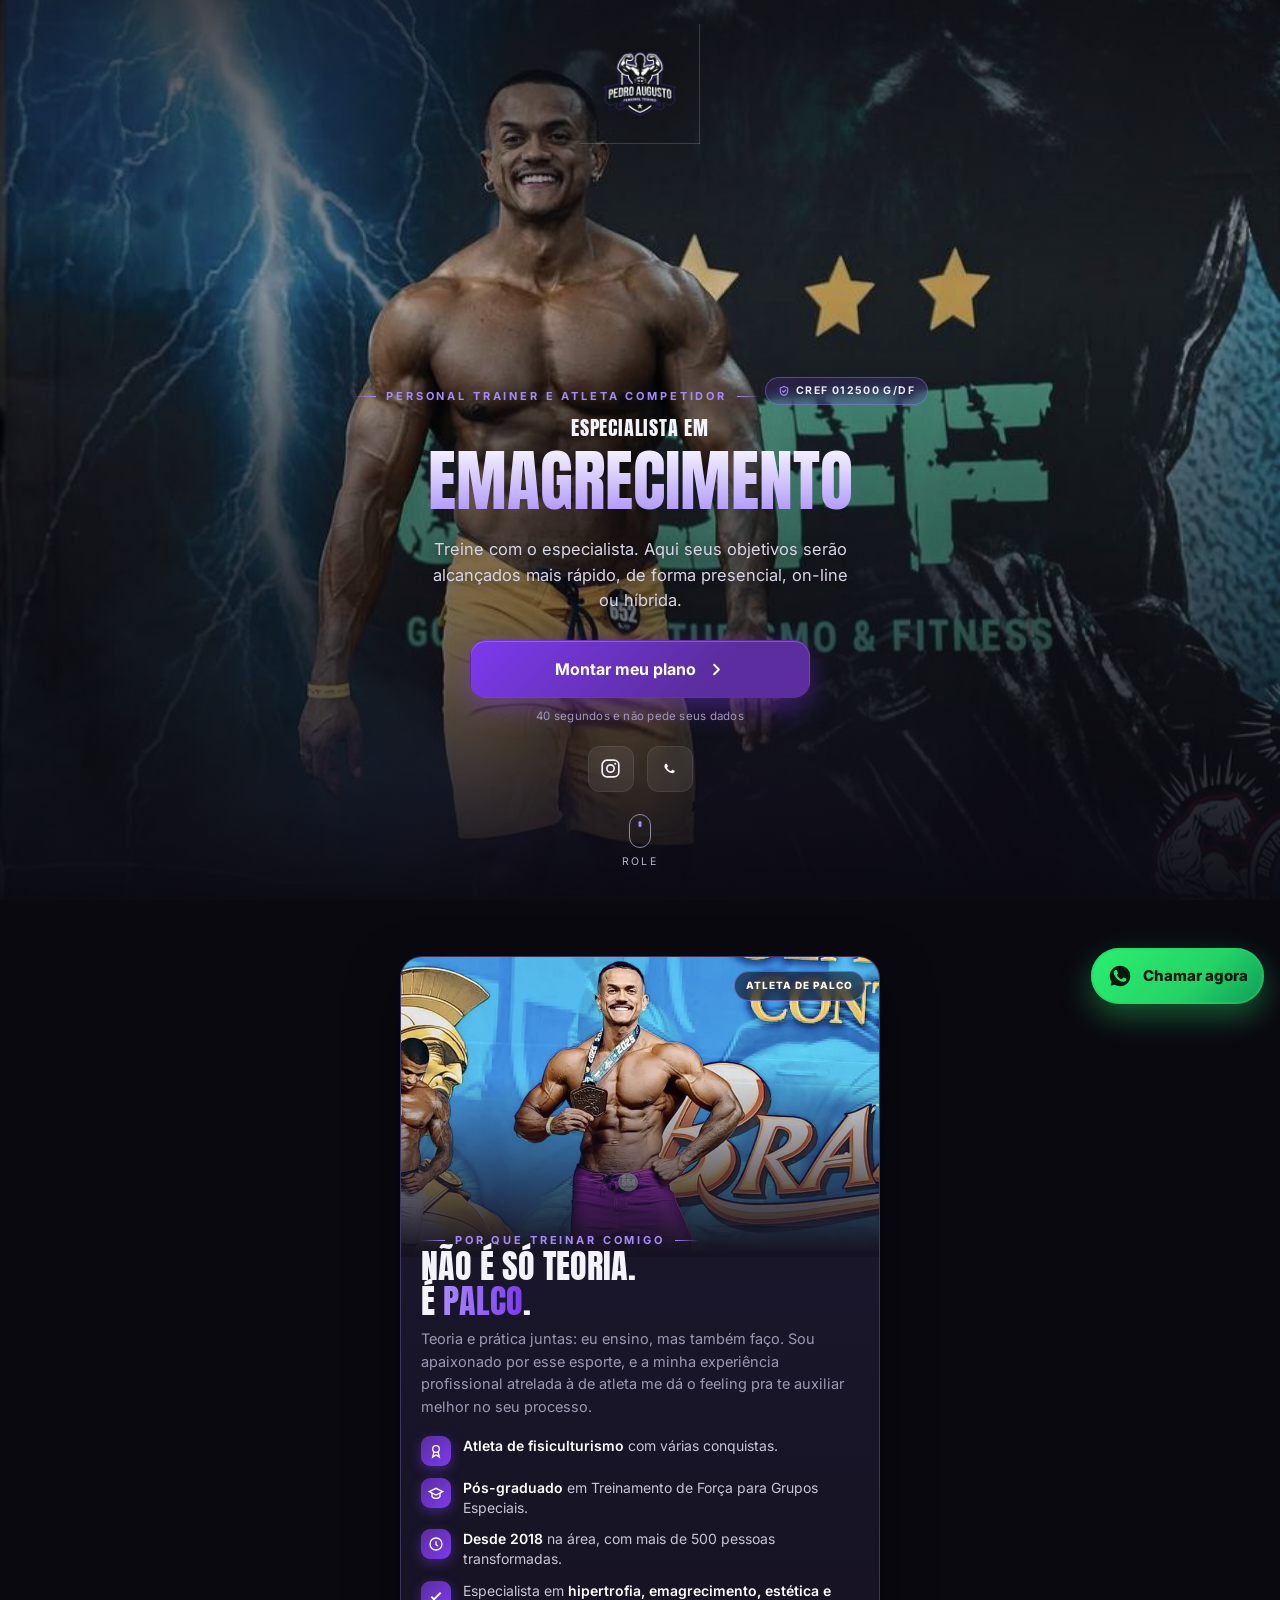
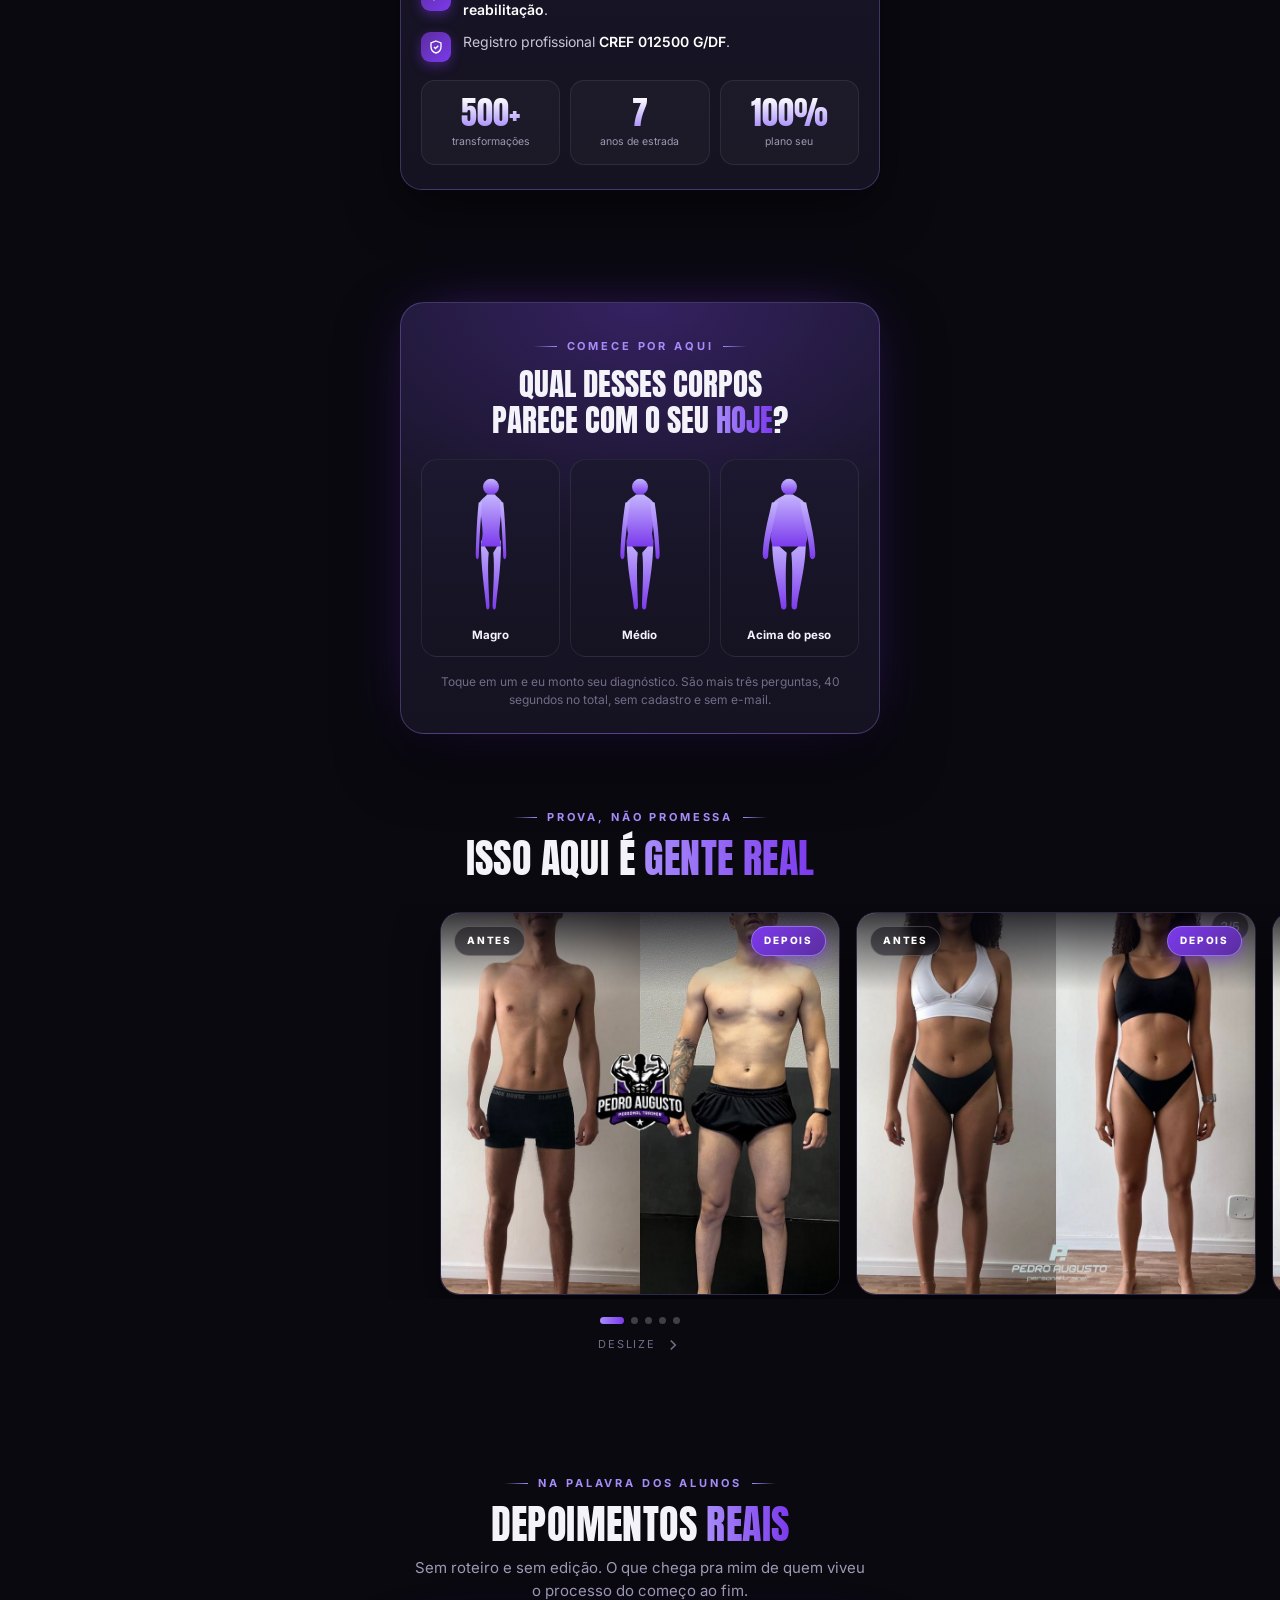
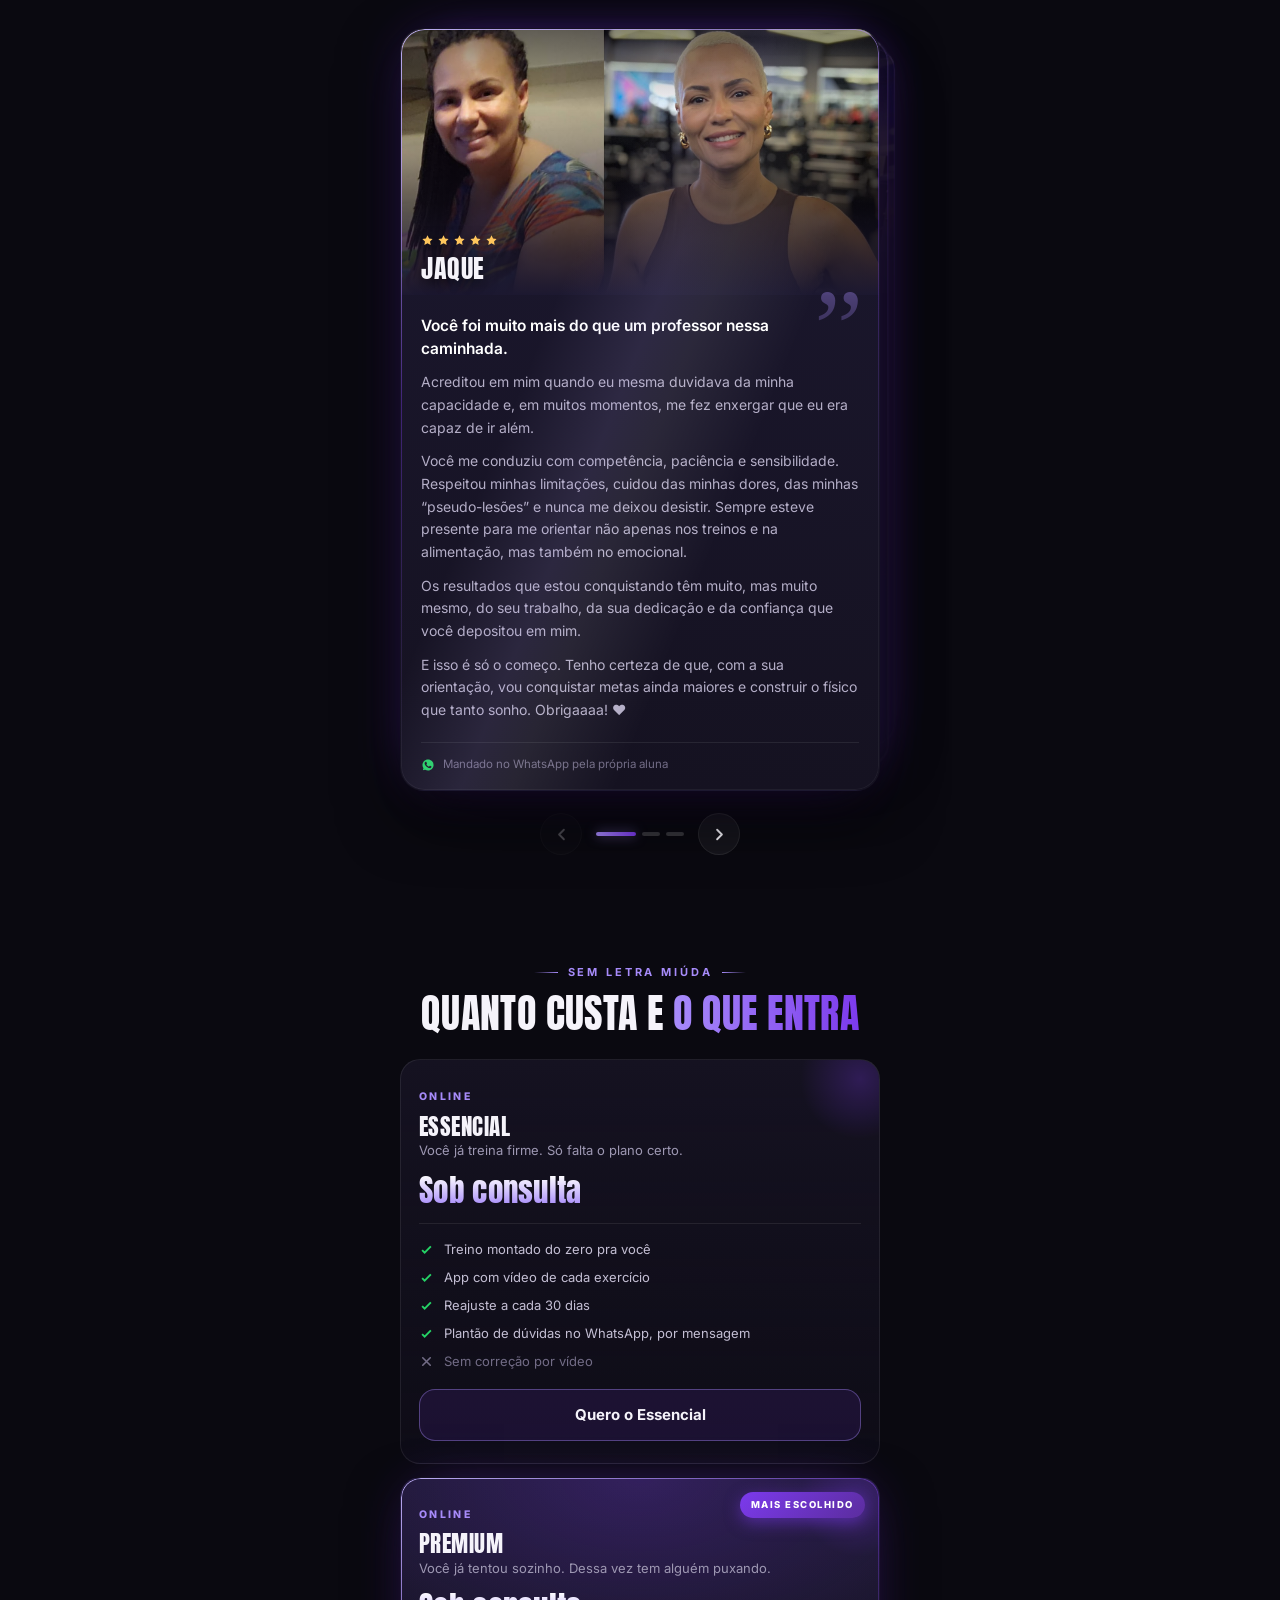
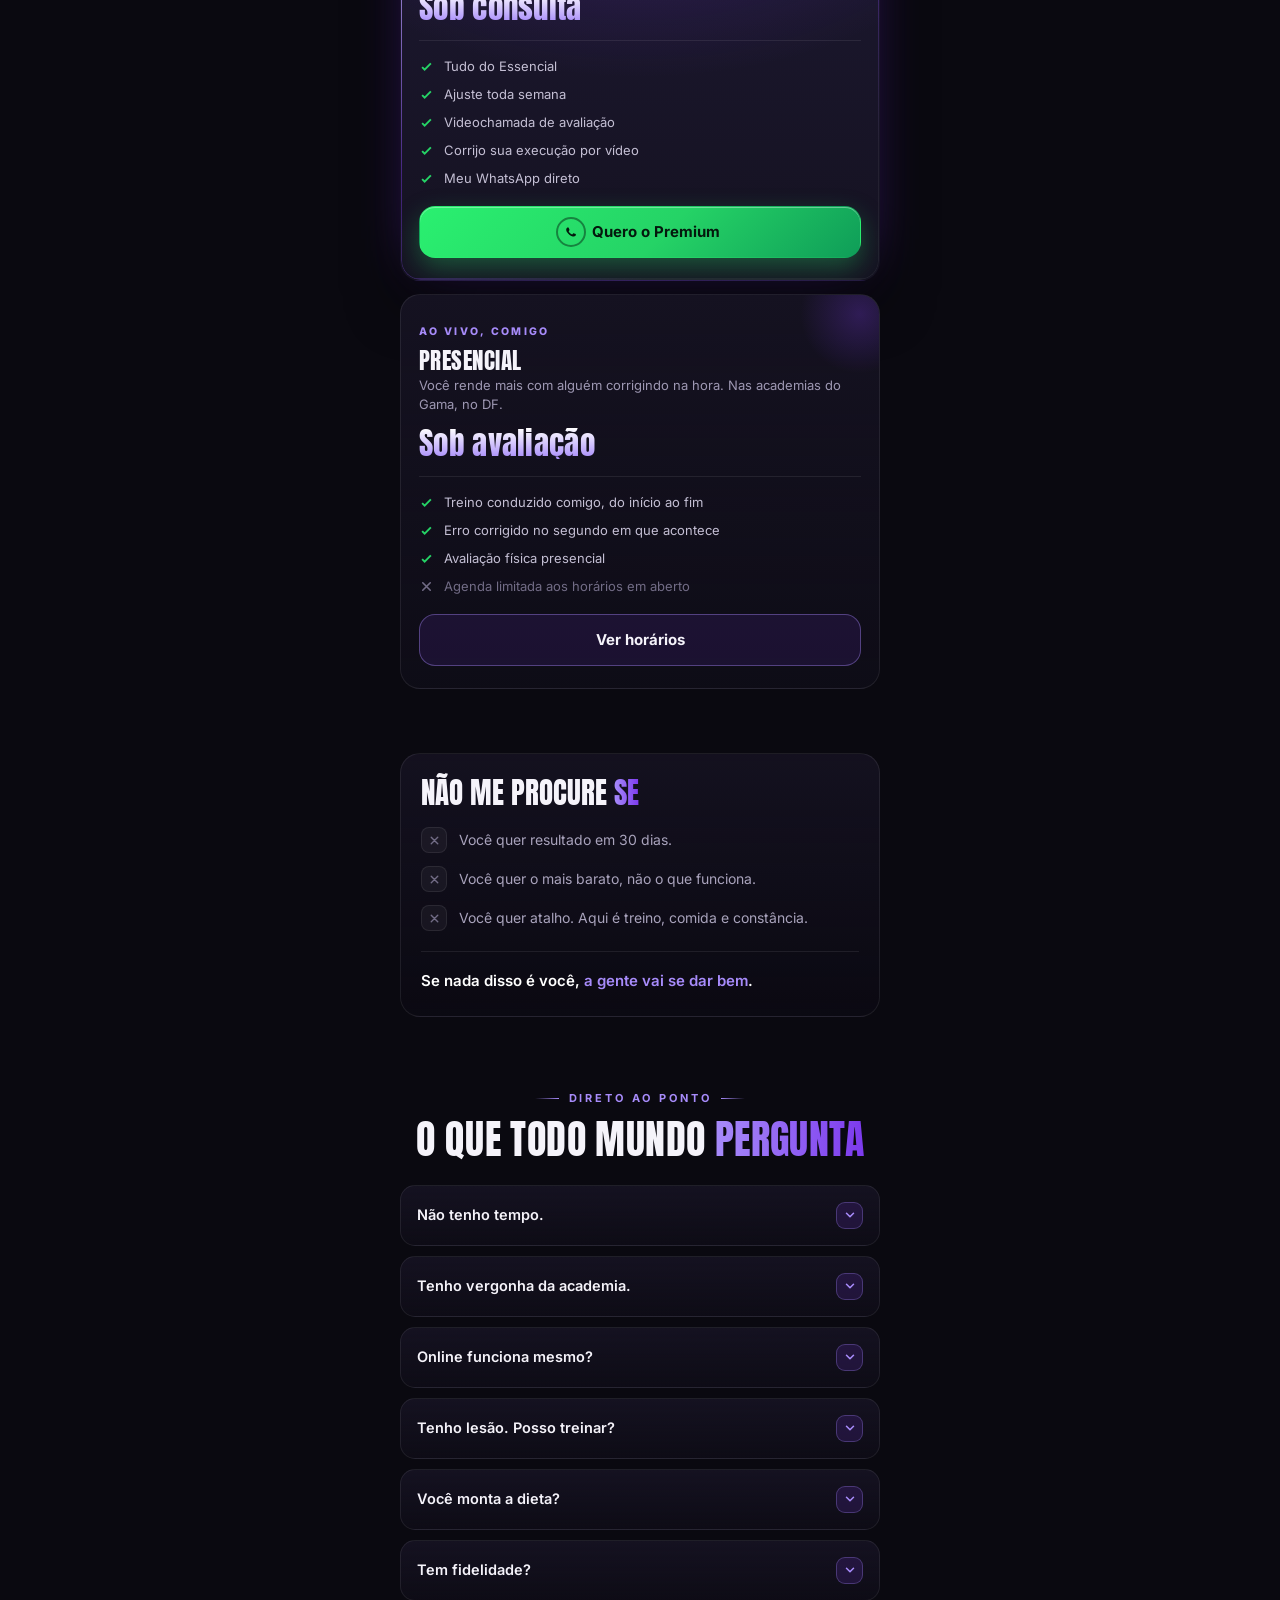
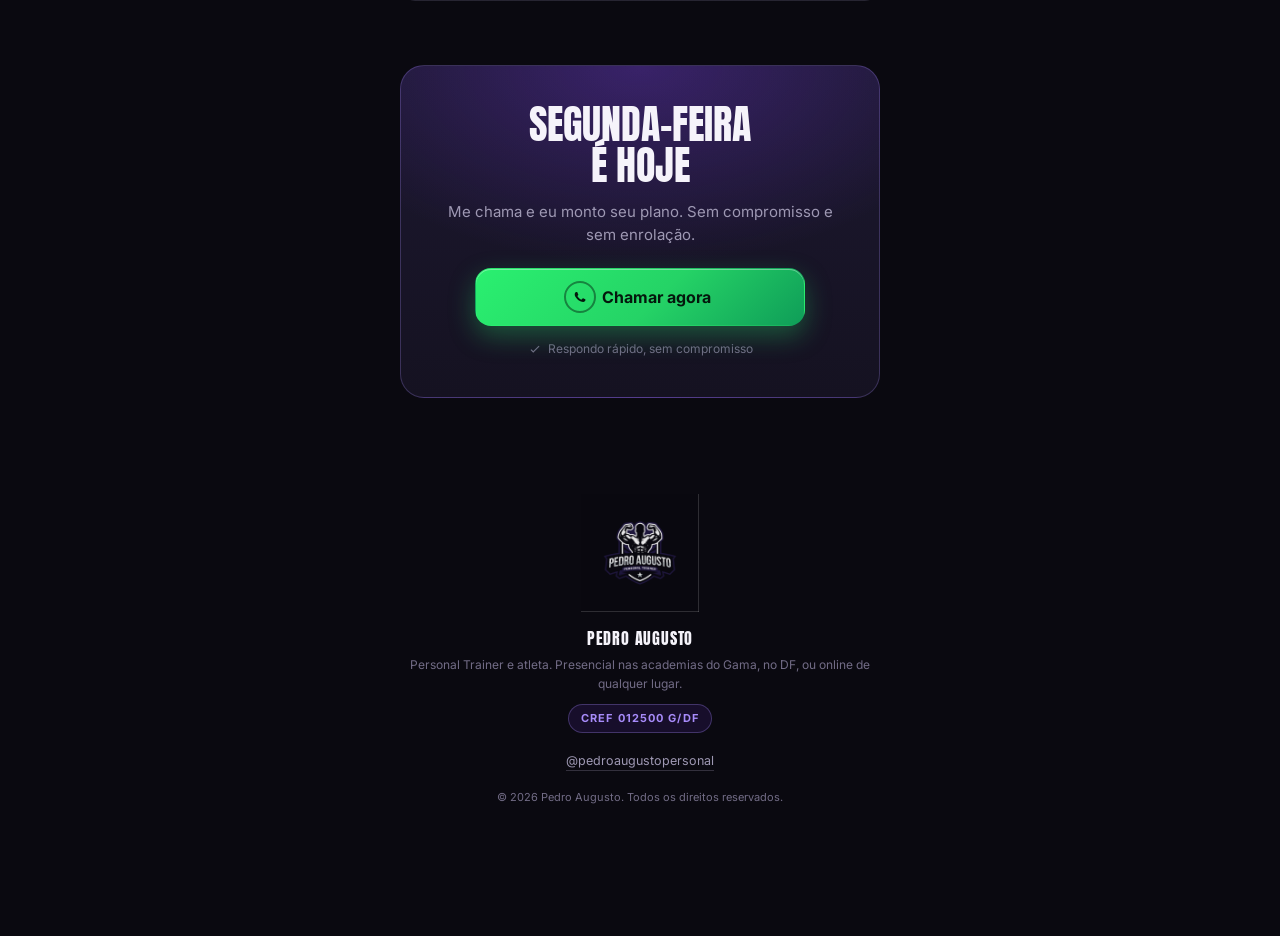
==== commit 84fb6b64: "Aplica as mudancas que o Pedro pediu na abertura e no Essencial ABERTURA A frase vira "Treine com o " ====
--- a/site/index.html
+++ b/site/index.html
@@ -6,7 +6,7 @@
 <title>Pedro Augusto | Personal Trainer e Atleta</title>
 <meta name="description" content="Personal Trainer e atleta de fisiculturismo, CREF 012500 G/DF. Hipertrofia, emagrecimento, estetica e reabilitacao. Presencial nas academias do Gama, no DF, ou online de qualquer lugar.">
 <meta property="og:title" content="Pedro Augusto | Personal Trainer e Atleta">
-<meta property="og:description" content="Treine com quem vive o que ensina. Hipertrofia, emagrecimento e estetica. Presencial e online.">
+<meta property="og:description" content="Treine com o especialista. Aqui seus objetivos serao alcancados mais rapido, de forma presencial, on-line ou hibrida.">
 <meta property="og:type" content="website">
 <meta property="og:url" content="https://pedroaugustopersonal.com.br/">
 <meta property="og:site_name" content="Pedro Augusto Personal Trainer">
@@ -21,7 +21,7 @@
 <link rel="preconnect" href="https://fonts.googleapis.com">
 <link rel="preconnect" href="https://fonts.gstatic.com" crossorigin>
 <link href="https://fonts.googleapis.com/css2?family=Anton&family=Inter:wght@400;500;600;700;800&display=swap" rel="stylesheet">
-<link rel="stylesheet" href="css/styles.css?v=20260819a">
+<link rel="stylesheet" href="css/styles.css?v=20260819b">
 <!-- Ficha legivel por buscador: diz ao Google que isto e um profissional
      de verdade, com registro, e onde ele atende. Nao aparece na tela. -->
 <script type="application/ld+json">
@@ -90,7 +90,7 @@
       <span class="small">Especialista em</span>
       <span class="rot"><span class="rot-word" id="rotWord">hipertrofia</span></span>
     </h1>
-    <p class="hero-sub">Treine com quem vive o que ensina. Do primeiro treino ao palco, no presencial ou 100% online.</p>
+    <p class="hero-sub">Treine com o especialista. Aqui seus objetivos serão alcançados mais rápido, de forma presencial, on-line ou híbrida.</p>
 
     <div class="cta-row">
       <a class="btn btn-brand" href="#diagnostico" id="heroCta">
@@ -342,8 +342,8 @@
           <li><svg width="15" height="15" viewBox="0 0 24 24" fill="none" stroke="currentColor" stroke-width="3"><path d="M5 13l4 4L19 7"/></svg>Treino montado do zero pra você</li>
           <li><svg width="15" height="15" viewBox="0 0 24 24" fill="none" stroke="currentColor" stroke-width="3"><path d="M5 13l4 4L19 7"/></svg>App com vídeo de cada exercício</li>
           <li><svg width="15" height="15" viewBox="0 0 24 24" fill="none" stroke="currentColor" stroke-width="3"><path d="M5 13l4 4L19 7"/></svg>Reajuste a cada 30 dias</li>
-          <li class="off"><svg width="15" height="15" viewBox="0 0 24 24" fill="none" stroke="currentColor" stroke-width="2.6" stroke-linecap="round"><path d="M6 6l12 12M18 6L6 18"/></svg>Sem ajuste semanal</li>
-          <li class="off"><svg width="15" height="15" viewBox="0 0 24 24" fill="none" stroke="currentColor" stroke-width="2.6" stroke-linecap="round"><path d="M6 6l12 12M18 6L6 18"/></svg>Sem videochamada</li>
+          <li><svg width="15" height="15" viewBox="0 0 24 24" fill="none" stroke="currentColor" stroke-width="3"><path d="M5 13l4 4L19 7"/></svg>Plantão de dúvidas no WhatsApp, por mensagem</li>
+          <li class="off"><svg width="15" height="15" viewBox="0 0 24 24" fill="none" stroke="currentColor" stroke-width="2.6" stroke-linecap="round"><path d="M6 6l12 12M18 6L6 18"/></svg>Sem correção por vídeo</li>
         </ul>
         <a class="btn btn-line wa-link" href="https://wa.me/5561991826565?text=Oi%20Pedro%21%20Quero%20o%20plano%20Essencial." target="_blank" rel="noopener">Quero o Essencial</a>
       </div>
@@ -603,6 +603,6 @@
   </div>
 </div>
 
-<script src="js/script.js?v=20260819a"></script>
+<script src="js/script.js?v=20260819b"></script>
 </body>
 </html>
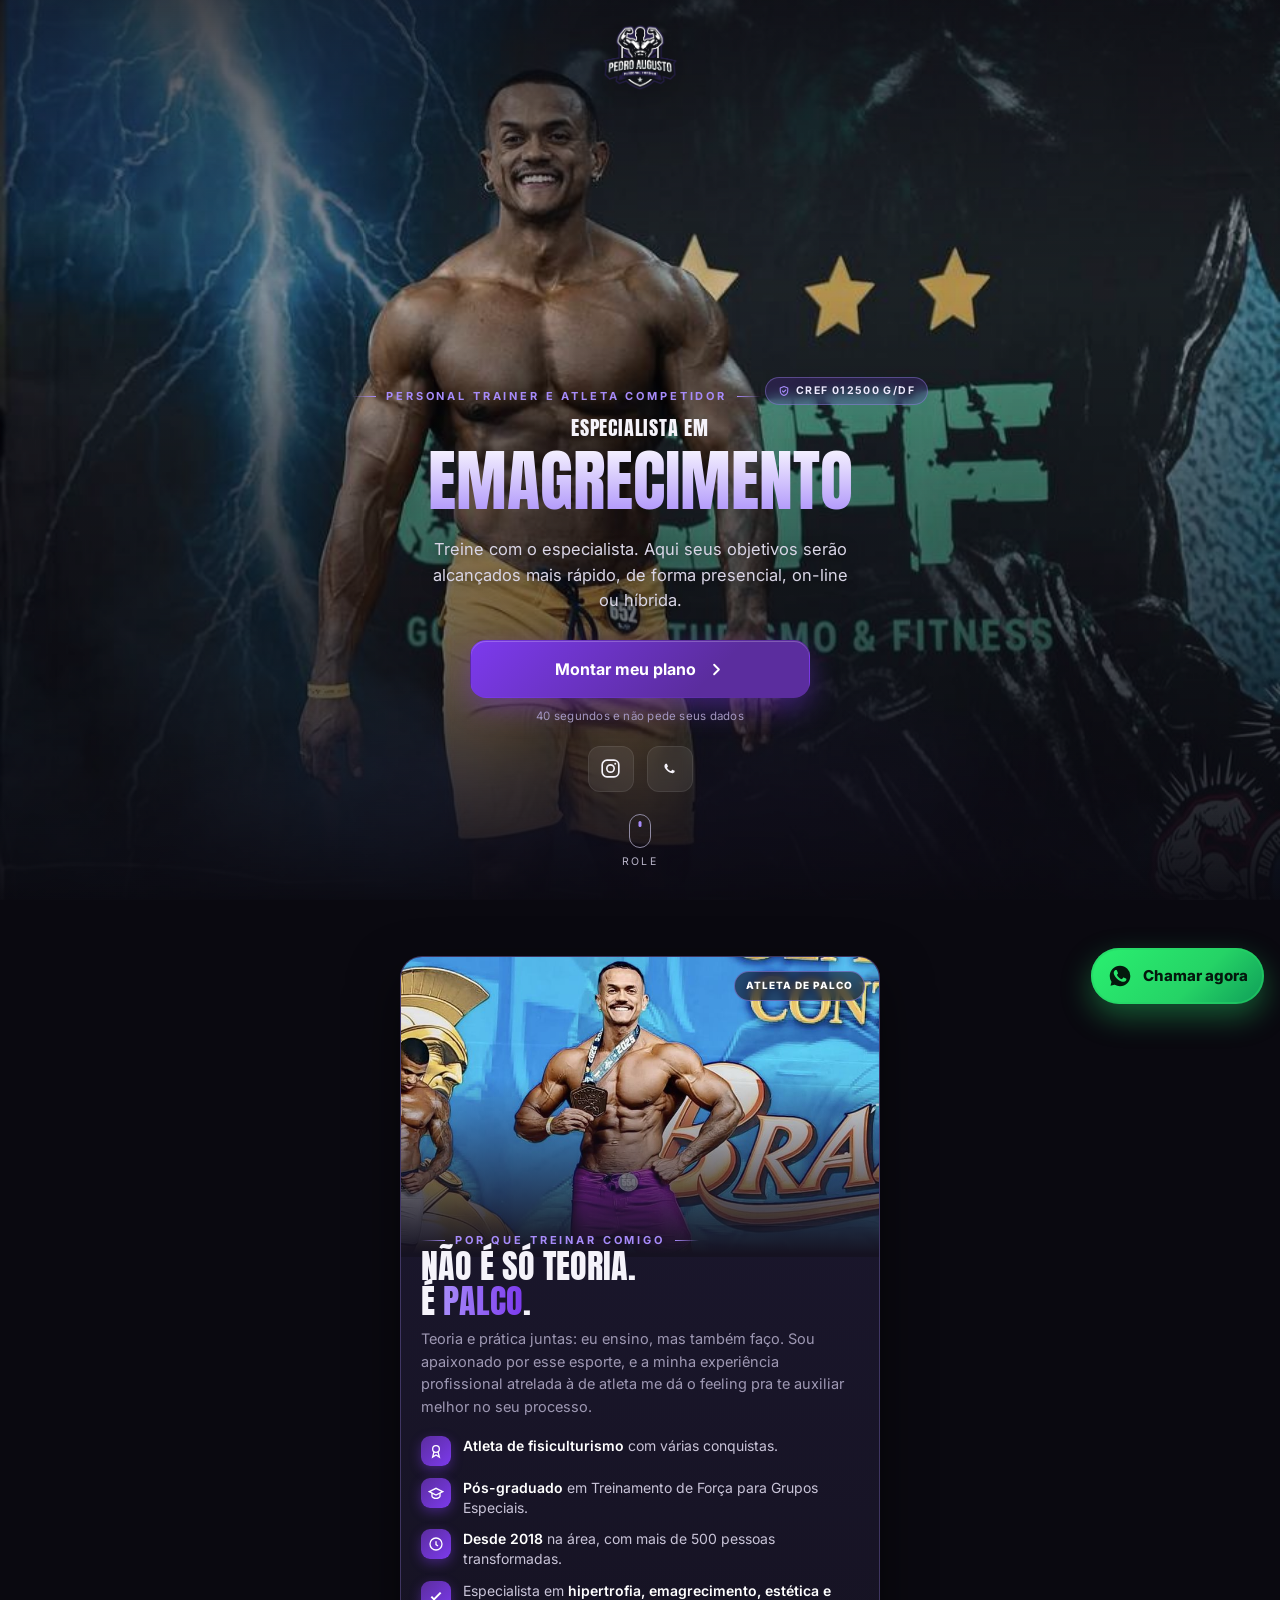
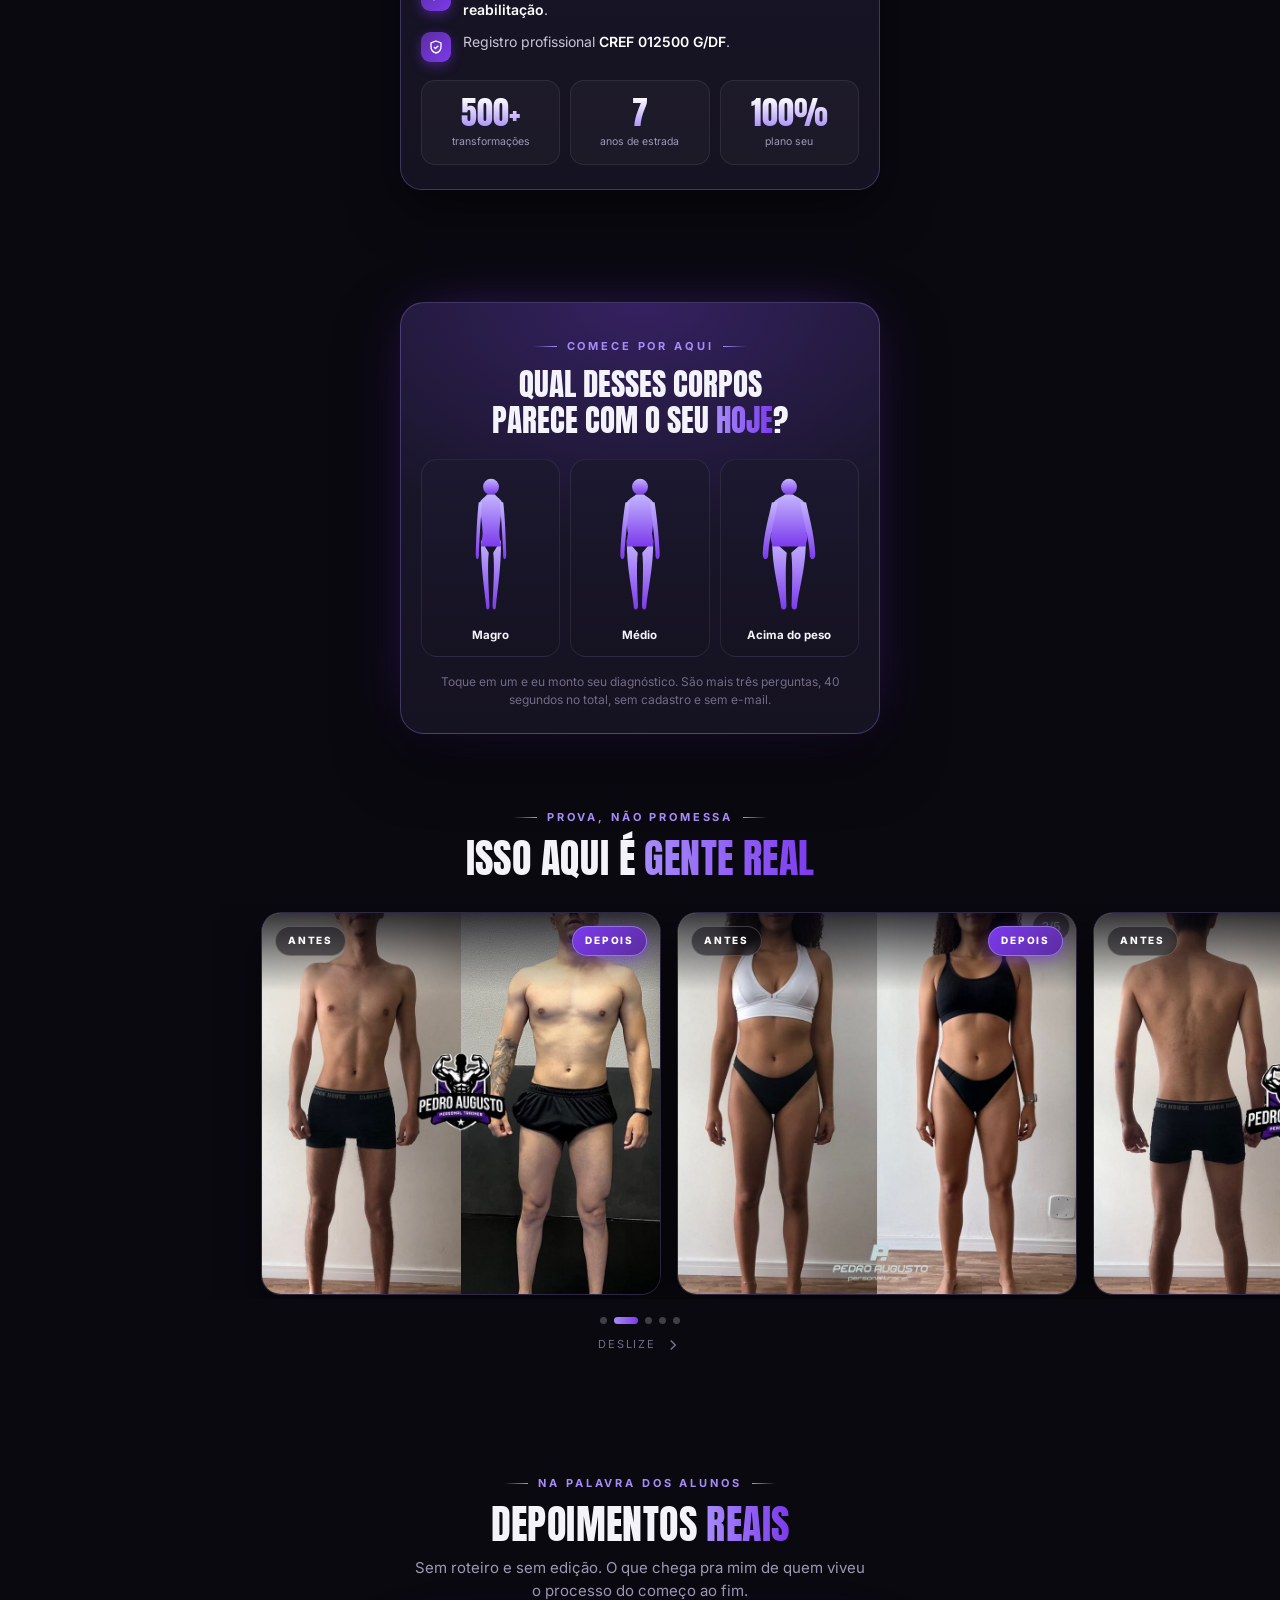
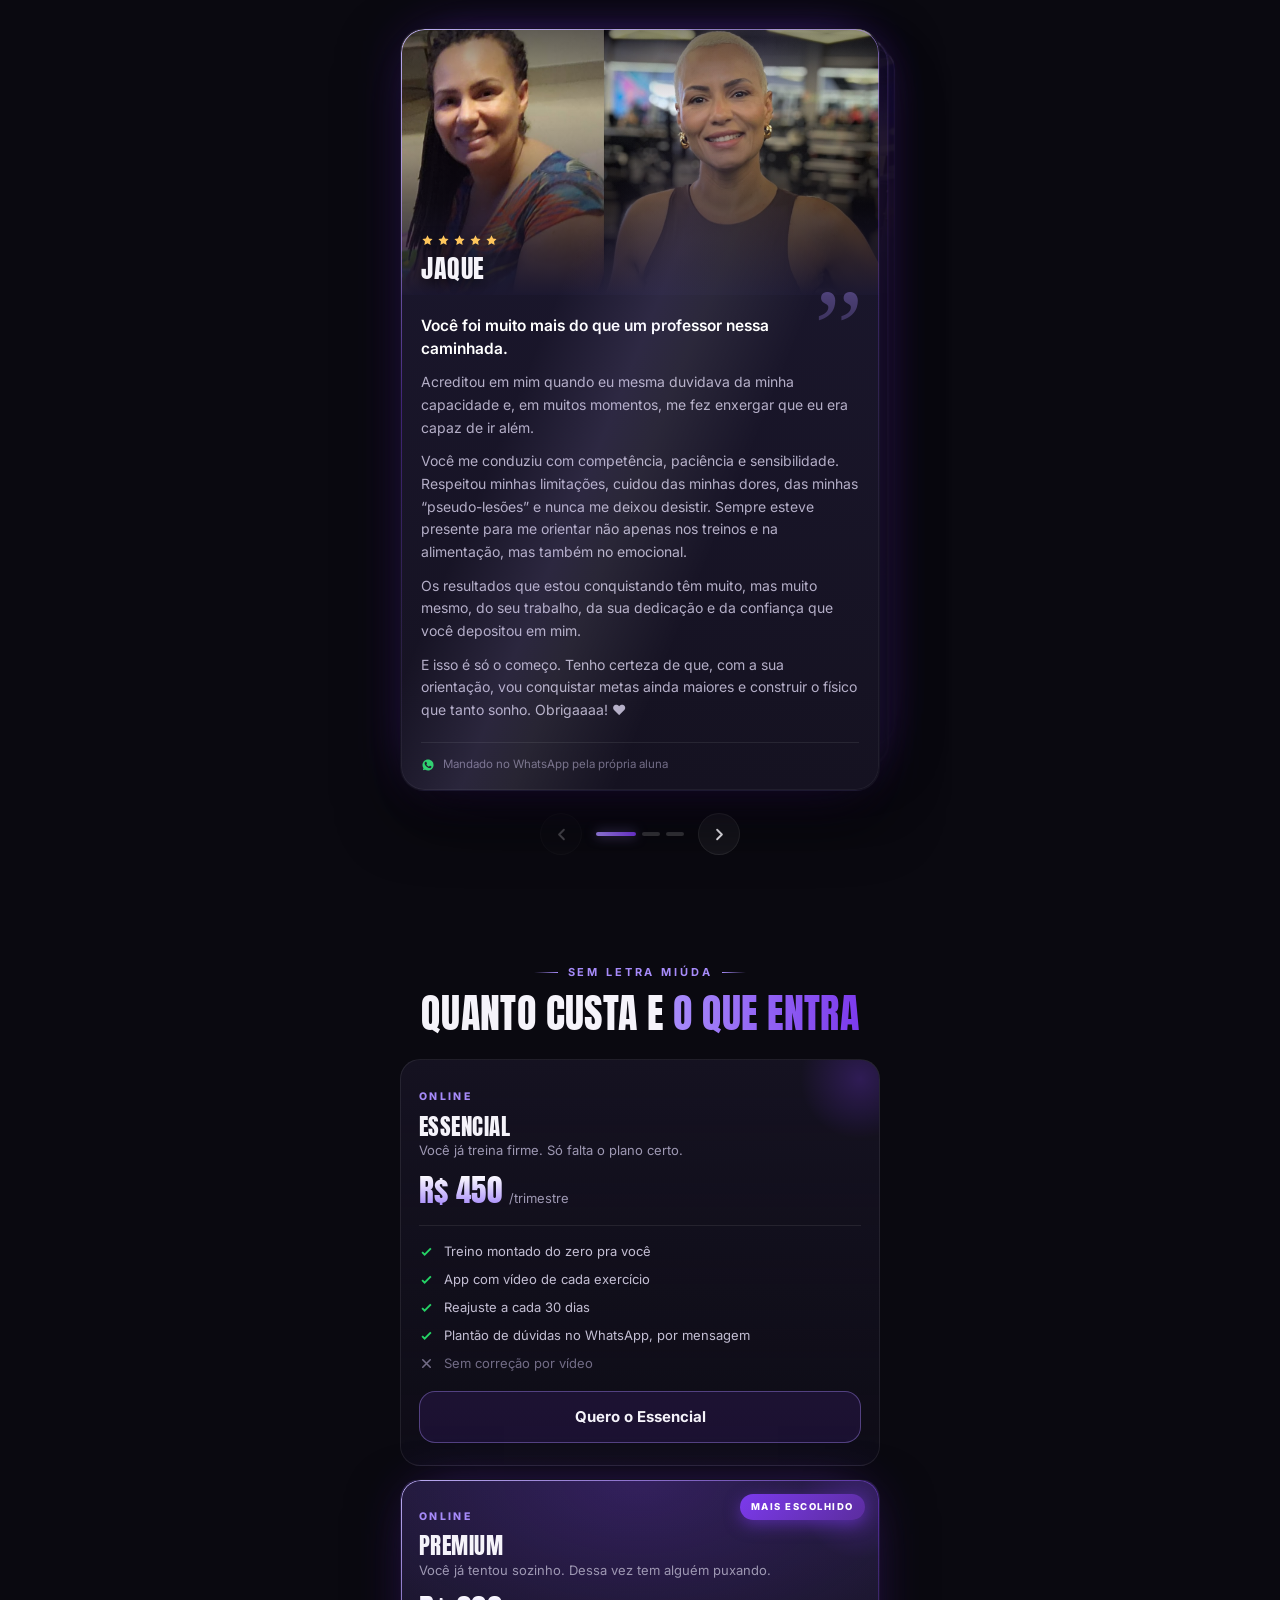
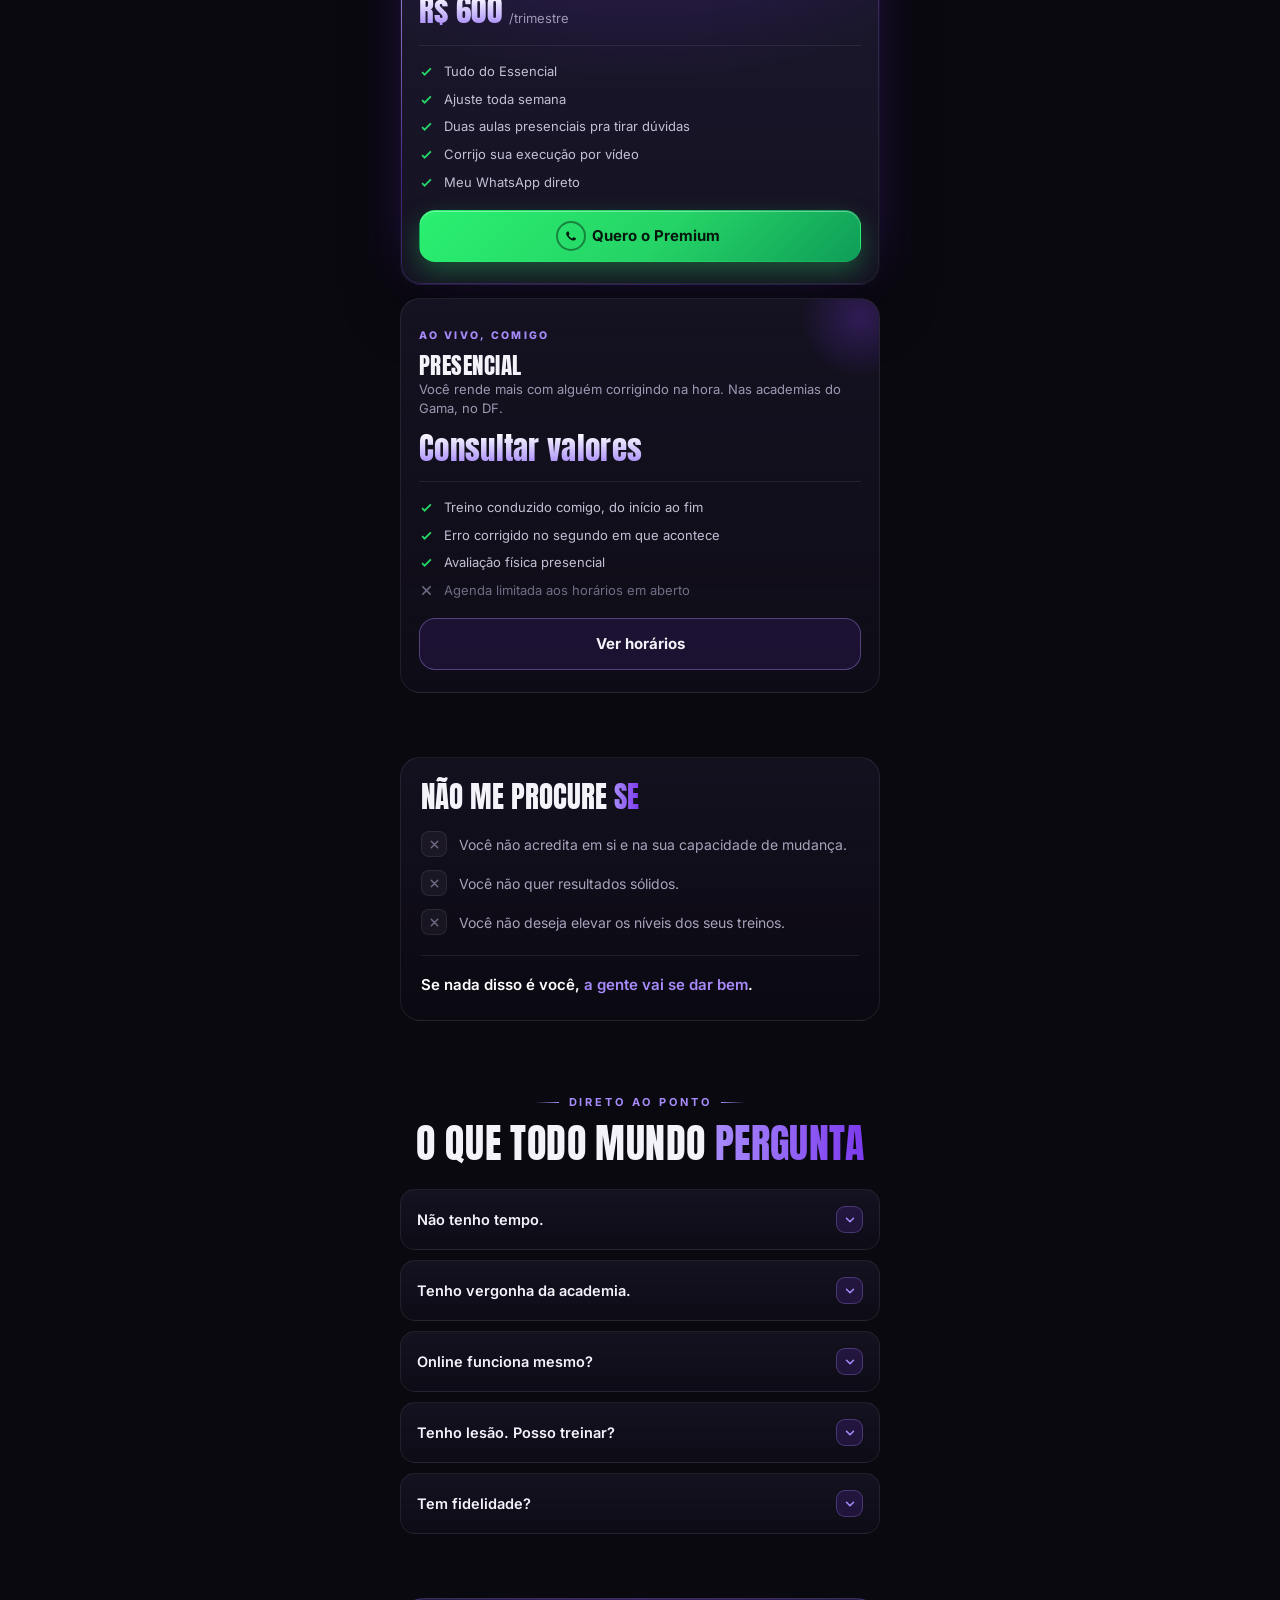
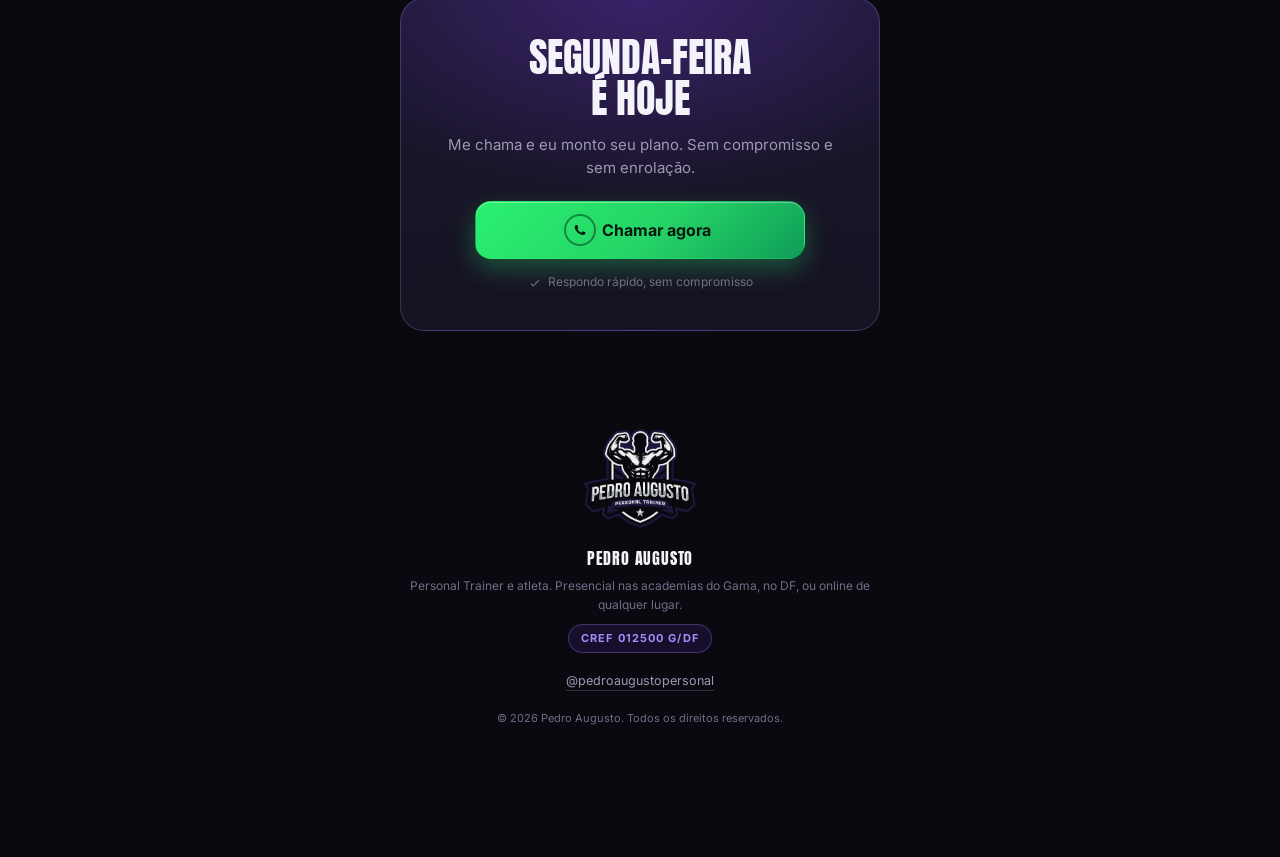
==== commit 02b124b2: "Aplica a rodada de mudancas do Pedro e conserta o FAQ que eu quebrei PRECOS, agora os dele   Essenci" ====
--- a/site/index.html
+++ b/site/index.html
@@ -15,13 +15,13 @@
 <meta property="og:image:alt" content="Pedro Augusto, personal trainer e atleta de fisiculturismo">
 <meta name="twitter:card" content="summary_large_image">
 <link rel="canonical" href="https://pedroaugustopersonal.com.br/">
-<link rel="icon" href="img/logo.png">
-<link rel="apple-touch-icon" href="img/logo.png">
+<link rel="icon" href="img/icone.png">
+<link rel="apple-touch-icon" href="img/icone.png">
 <meta name="theme-color" content="#0A0910">
 <link rel="preconnect" href="https://fonts.googleapis.com">
 <link rel="preconnect" href="https://fonts.gstatic.com" crossorigin>
 <link href="https://fonts.googleapis.com/css2?family=Anton&family=Inter:wght@400;500;600;700;800&display=swap" rel="stylesheet">
-<link rel="stylesheet" href="css/styles.css?v=20260819b">
+<link rel="stylesheet" href="css/styles.css?v=20260820b">
 <!-- Ficha legivel por buscador: diz ao Google que isto e um profissional
      de verdade, com registro, e onde ele atende. Nao aparece na tela. -->
 <script type="application/ld+json">
@@ -76,7 +76,7 @@
     <img class="hero-img" src="img/hero.jpg" alt="Pedro Augusto competindo no palco">
     <div class="hero-veil"></div>
   </div>
-  <div class="hero-top"><img src="img/logo.png" alt="Pedro Augusto, Personal Trainer"></div>
+  <div class="hero-top"><img src="img/logo.png?v=2" alt="Pedro Augusto, Personal Trainer"></div>
 
   <div class="hero-content">
     <span class="eyebrow">Personal trainer e atleta competidor</span>
@@ -334,10 +334,7 @@
         <span class="plan-fmt">Online</span>
         <h3>Essencial</h3>
         <p class="who">Você já treina firme. Só falta o plano certo.</p>
-        <!-- PRECO: os R$ 149 que estavam aqui eram rascunho, nao valor do
-             Pedro, entao sairam do ar. Assim que ele confirmar, troque por
-             <b>R$ 000</b><em>/mês</em> -->
-        <div class="price"><b>Sob consulta</b></div>
+        <div class="price"><b>R$ 450</b><em>/trimestre</em></div>
         <ul>
           <li><svg width="15" height="15" viewBox="0 0 24 24" fill="none" stroke="currentColor" stroke-width="3"><path d="M5 13l4 4L19 7"/></svg>Treino montado do zero pra você</li>
           <li><svg width="15" height="15" viewBox="0 0 24 24" fill="none" stroke="currentColor" stroke-width="3"><path d="M5 13l4 4L19 7"/></svg>App com vídeo de cada exercício</li>
@@ -353,12 +350,11 @@
         <span class="plan-fmt">Online</span>
         <h3>Premium</h3>
         <p class="who">Você já tentou sozinho. Dessa vez tem alguém puxando.</p>
-        <!-- PRECO: mesma coisa. Os R$ 249 eram rascunho. -->
-        <div class="price"><b>Sob consulta</b></div>
+        <div class="price"><b>R$ 600</b><em>/trimestre</em></div>
         <ul>
           <li><svg width="15" height="15" viewBox="0 0 24 24" fill="none" stroke="currentColor" stroke-width="3"><path d="M5 13l4 4L19 7"/></svg>Tudo do Essencial</li>
           <li><svg width="15" height="15" viewBox="0 0 24 24" fill="none" stroke="currentColor" stroke-width="3"><path d="M5 13l4 4L19 7"/></svg>Ajuste toda semana</li>
-          <li><svg width="15" height="15" viewBox="0 0 24 24" fill="none" stroke="currentColor" stroke-width="3"><path d="M5 13l4 4L19 7"/></svg>Videochamada de avaliação</li>
+          <li><svg width="15" height="15" viewBox="0 0 24 24" fill="none" stroke="currentColor" stroke-width="3"><path d="M5 13l4 4L19 7"/></svg>Duas aulas presenciais pra tirar dúvidas</li>
           <li><svg width="15" height="15" viewBox="0 0 24 24" fill="none" stroke="currentColor" stroke-width="3"><path d="M5 13l4 4L19 7"/></svg>Corrijo sua execução por vídeo</li>
           <li><svg width="15" height="15" viewBox="0 0 24 24" fill="none" stroke="currentColor" stroke-width="3"><path d="M5 13l4 4L19 7"/></svg>Meu WhatsApp direto</li>
         </ul>
@@ -374,7 +370,7 @@
         <span class="plan-fmt">Ao vivo, comigo</span>
         <h3>Presencial</h3>
         <p class="who">Você rende mais com alguém corrigindo na hora. Nas academias do Gama, no DF.</p>
-        <div class="price"><b>Sob avaliação</b></div>
+        <div class="price"><b>Consultar valores</b></div>
         <ul>
           <li><svg width="15" height="15" viewBox="0 0 24 24" fill="none" stroke="currentColor" stroke-width="3"><path d="M5 13l4 4L19 7"/></svg>Treino conduzido comigo, do início ao fim</li>
           <li><svg width="15" height="15" viewBox="0 0 24 24" fill="none" stroke="currentColor" stroke-width="3"><path d="M5 13l4 4L19 7"/></svg>Erro corrigido no segundo em que acontece</li>
@@ -403,9 +399,9 @@
     <div class="rules reveal">
       <h3>Não me procure <span class="grad">se</span></h3>
       <ul>
-        <li><span class="rx"><svg width="13" height="13" viewBox="0 0 24 24" fill="none" stroke="currentColor" stroke-width="2.6" stroke-linecap="round"><path d="M6 6l12 12M18 6L6 18"/></svg></span>Você quer resultado em 30 dias.</li>
-        <li><span class="rx"><svg width="13" height="13" viewBox="0 0 24 24" fill="none" stroke="currentColor" stroke-width="2.6" stroke-linecap="round"><path d="M6 6l12 12M18 6L6 18"/></svg></span>Você quer o mais barato, não o que funciona.</li>
-        <li><span class="rx"><svg width="13" height="13" viewBox="0 0 24 24" fill="none" stroke="currentColor" stroke-width="2.6" stroke-linecap="round"><path d="M6 6l12 12M18 6L6 18"/></svg></span>Você quer atalho. Aqui é treino, comida e constância.</li>
+        <li><span class="rx"><svg width="13" height="13" viewBox="0 0 24 24" fill="none" stroke="currentColor" stroke-width="2.6" stroke-linecap="round"><path d="M6 6l12 12M18 6L6 18"/></svg></span>Você não acredita em si e na sua capacidade de mudança.</li>
+        <li><span class="rx"><svg width="13" height="13" viewBox="0 0 24 24" fill="none" stroke="currentColor" stroke-width="2.6" stroke-linecap="round"><path d="M6 6l12 12M18 6L6 18"/></svg></span>Você não quer resultados sólidos.</li>
+        <li><span class="rx"><svg width="13" height="13" viewBox="0 0 24 24" fill="none" stroke="currentColor" stroke-width="2.6" stroke-linecap="round"><path d="M6 6l12 12M18 6L6 18"/></svg></span>Você não deseja elevar os níveis dos seus treinos.</li>
       </ul>
       <div class="turn">Se nada disso é você, <span>a gente vai se dar bem</span>.</div>
     </div>
@@ -425,27 +421,26 @@
     <div class="faq reveal d1">
       <div class="faq-i">
         <button class="faq-q" type="button">Não tenho tempo.<span class="fx"><svg width="14" height="14" viewBox="0 0 24 24" fill="none" stroke="currentColor" stroke-width="2.6" stroke-linecap="round" stroke-linejoin="round"><path d="M6 9l6 6 6-6"/></svg></span></button>
-        <div class="faq-a"><div><p>45 a 60 minutos. Se a sua semana só comporta três treinos, eu monto pra três. Plano que só funciona na semana perfeita não funciona nunca.</p></div></div>
+        <div class="faq-a"><div><p>&ldquo;Não tenho muito, e agora?&rdquo; Adapto de acordo com a sua rotina semanal e de acordo com o seu objetivo. Pra tudo tem jeito!</p></div></div>
       </div>
       <div class="faq-i">
         <button class="faq-q" type="button">Tenho vergonha da academia.<span class="fx"><svg width="14" height="14" viewBox="0 0 24 24" fill="none" stroke="currentColor" stroke-width="2.6" stroke-linecap="round" stroke-linejoin="round"><path d="M6 9l6 6 6-6"/></svg></span></button>
-        <div class="faq-a"><div><p>Vergonha vem de não saber o que fazer, não da academia. Você entra sabendo cada exercício, com vídeo de execução. Boa parte dos meus alunos chegou exatamente assim.</p></div></div>
+        <div class="faq-a"><div><p>Vergonha vem de não saber o que está fazendo. Com o meu auxílio você estará muito bem orientado. Academia se tornou um ambiente tranquilo quanto a julgamentos, vai por mim: você será muito bem-vindo.</p></div></div>
       </div>
       <div class="faq-i">
         <button class="faq-q" type="button">Online funciona mesmo?<span class="fx"><svg width="14" height="14" viewBox="0 0 24 24" fill="none" stroke="currentColor" stroke-width="2.6" stroke-linecap="round" stroke-linejoin="round"><path d="M6 9l6 6 6-6"/></svg></span></button>
-        <div class="faq-a"><div><p>Pra quem consegue seguir um plano sozinho, sim. Pra quem precisa de alguém empurrando na hora, não. Não vou dizer que serve pra todo mundo, porque não serve.</p></div></div>
+        <div class="faq-a"><div><p>Depende muito do seu perfil. Se já tiver um histórico bom com o treinamento e a disciplina, sim. Caso sua resposta seja negativa, eu te indico um acompanhamento mais de perto, presencial.</p></div></div>
       </div>
       <div class="faq-i">
         <button class="faq-q" type="button">Tenho lesão. Posso treinar?<span class="fx"><svg width="14" height="14" viewBox="0 0 24 24" fill="none" stroke="currentColor" stroke-width="2.6" stroke-linecap="round" stroke-linejoin="round"><path d="M6 9l6 6 6-6"/></svg></span></button>
-        <div class="faq-a"><div><p>Quase sempre sim, e é aí que a escolha do profissional pesa. Sou pós-graduado em Treinamento de Força para Grupos Especiais. Se for caso de liberação médica, eu vou pedir a liberação.</p></div></div>
-      </div>
-      <div class="faq-i">
-        <button class="faq-q" type="button">Você monta a dieta?<span class="fx"><svg width="14" height="14" viewBox="0 0 24 24" fill="none" stroke="currentColor" stroke-width="2.6" stroke-linecap="round" stroke-linejoin="round"><path d="M6 9l6 6 6-6"/></svg></span></button>
-        <div class="faq-a"><div><p>Dieta é do nutricionista e eu não invado essa área. Faço orientação alimentar dentro do que cabe ao personal e converso direto com o seu nutri. Se não tiver um, eu indico.</p></div></div>
-      </div>
+        <div class="faq-a"><div><p>Com liberação médica, COM CERTEZA. Estou aqui para encurtar o processo da sua recuperação. Fortalecer e aumentar os músculos é primordial nesse momento pra você!</p></div></div>
+      </div>
+      <!-- A pergunta "Você monta a dieta?" saiu a pedido do Pedro, que quer
+           colocar outra no lugar. O bloco removido esta no historico do git
+           (commit anterior a este) se precisar da resposta antiga. -->
       <div class="faq-i">
         <button class="faq-q" type="button">Tem fidelidade?<span class="fx"><svg width="14" height="14" viewBox="0 0 24 24" fill="none" stroke="currentColor" stroke-width="2.6" stroke-linecap="round" stroke-linejoin="round"><path d="M6 9l6 6 6-6"/></svg></span></button>
-        <div class="faq-a"><div><p>Não. Mensal, sem contrato e sem multa. Só peço que me avise se parar: prefiro entender o que não funcionou.</p></div></div>
+        <div class="faq-a"><div><p>Para os planos de consultoria on-line, durante o período de vigência do plano. Já no presencial, pelo contrato prévio.</p></div></div>
       </div>
     </div>
   </div>
@@ -487,7 +482,7 @@
 <!-- ============ FOOTER ============ -->
 <footer>
   <div class="wrap">
-    <img class="flogo" src="img/logo-footer.png" alt="Pedro Augusto">
+    <img class="flogo" src="img/logo-footer.png?v=2" alt="Pedro Augusto">
     <div class="fname">Pedro Augusto</div>
     <div class="fsub">Personal Trainer e atleta. Presencial nas academias do Gama, no DF, ou online de qualquer lugar.</div>
     <div class="fcref">CREF 012500 G/DF</div>
@@ -603,6 +598,6 @@
   </div>
 </div>
 
-<script src="js/script.js?v=20260819b"></script>
+<script src="js/script.js?v=20260820b"></script>
 </body>
 </html>
--- a/site/css/styles.css
+++ b/site/css/styles.css
@@ -40,7 +40,12 @@
    radial-gradient(70% 50% at 50% 108%,rgba(124,58,237,.35),transparent 70%)}
 .hero-top{position:absolute;top:0;left:0;right:0;z-index:2;display:flex;justify-content:center;padding:24px 20px;
   opacity:0;animation:rise .8s ease .15s forwards}
-.hero-top img{width:120px;height:auto;filter:drop-shadow(0 6px 18px rgba(0,0,0,.6))}
+/* Os PNGs das logos foram recortados: tinham uma linha quase branca de
+   1px nas bordas direita e inferior, invisivel em fundo claro e que no
+   site escuro virava um "L" em volta da marca. Como o recorte tirou a
+   sobra transparente em volta, a largura aqui caiu de 120 para 76 sem
+   que a marca mude de tamanho na tela. */
+.hero-top img{width:76px;height:auto;filter:drop-shadow(0 6px 18px rgba(0,0,0,.6))}
 .hero-content{position:relative;z-index:2;text-align:center;padding:0 20px}
 .hero-content .eyebrow{opacity:0;animation:rise .7s ease .35s forwards}
 /* selo do registro profissional, logo abaixo do chapeu da hero */
@@ -522,7 +527,9 @@
 
 /* ---------- FOOTER ---------- */
 footer{padding:40px 0 130px;text-align:center}
-footer .flogo{width:118px;opacity:.9;margin:0 auto 14px;display:block}
+/* aumentada a pedido do Pedro: 118px valiam 75px de marca, porque o
+   arquivo antigo tinha sobra em volta. Agora sao 118px de marca mesmo. */
+footer .flogo{width:118px;opacity:.95;margin:0 auto 16px;display:block}
 footer .fname{font-family:'Anton',sans-serif;letter-spacing:.05em;font-size:16px;text-transform:uppercase}
 footer .fsub{color:var(--muted-2);font-size:12px;margin-top:6px}
 /* registro profissional: sinal de confianca para quem sabe que ele existe */
